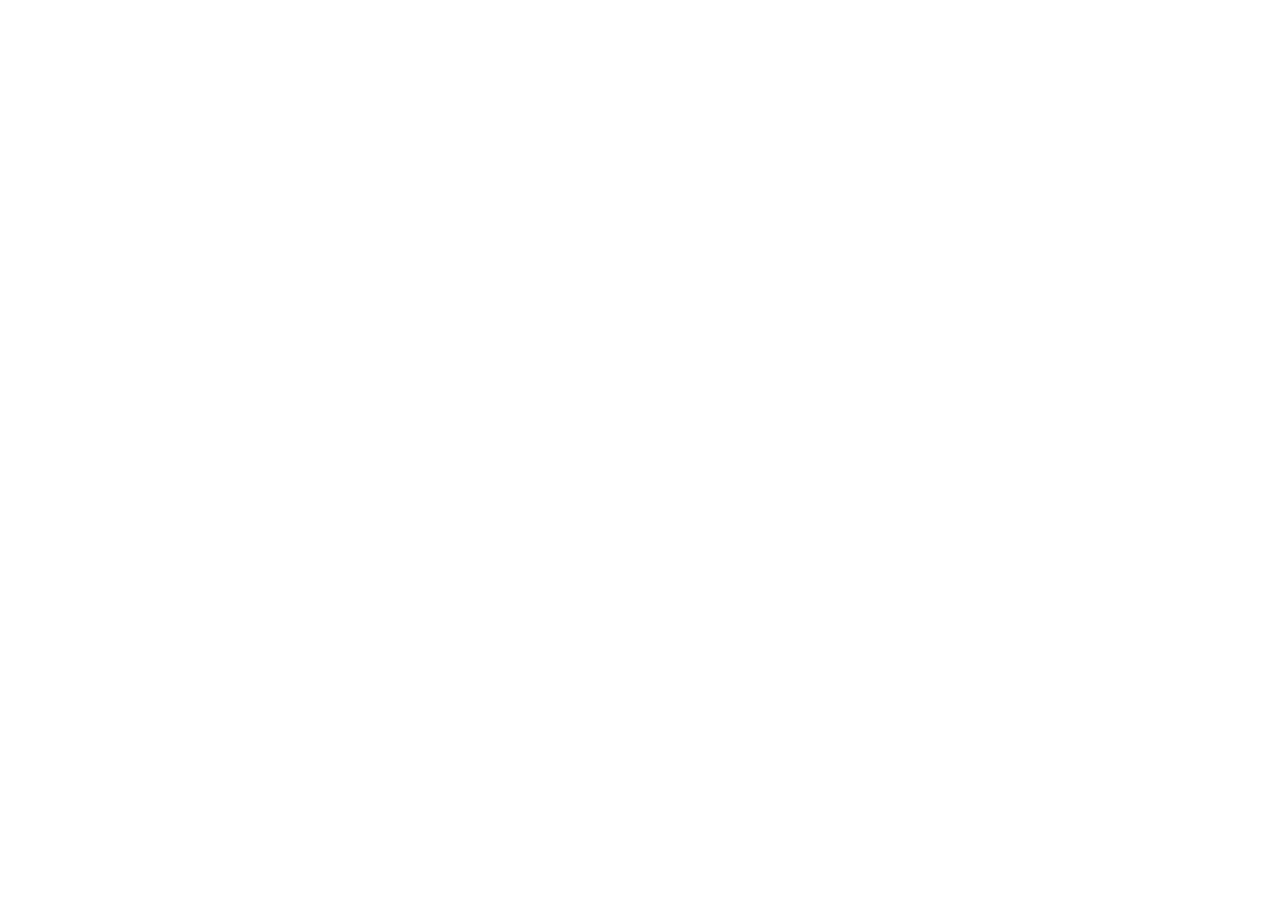
==== Avances.html @ d8b2cdc7 "feat: agregar páginas base del proyecto" ====
<!DOCTYPE html>
<html lang="es">
	<head>
		<meta charset="utf-8">
		<meta name="viewport" content="width=device-width, initial-scale=1.0">
		<title>Avances | ElPuntoTech</title>
		<link rel="icon" type="image/svg+xml" href="img/logo-elpuntotech.svg">
		<link rel="stylesheet" href="https://cdnjs.cloudflare.com/ajax/libs/materialize/1.0.0/css/materialize.min.css">
	</head>
	<body>
		<script src="https://cdnjs.cloudflare.com/ajax/libs/materialize/1.0.0/js/materialize.min.js"></script>
	</body>
</html>
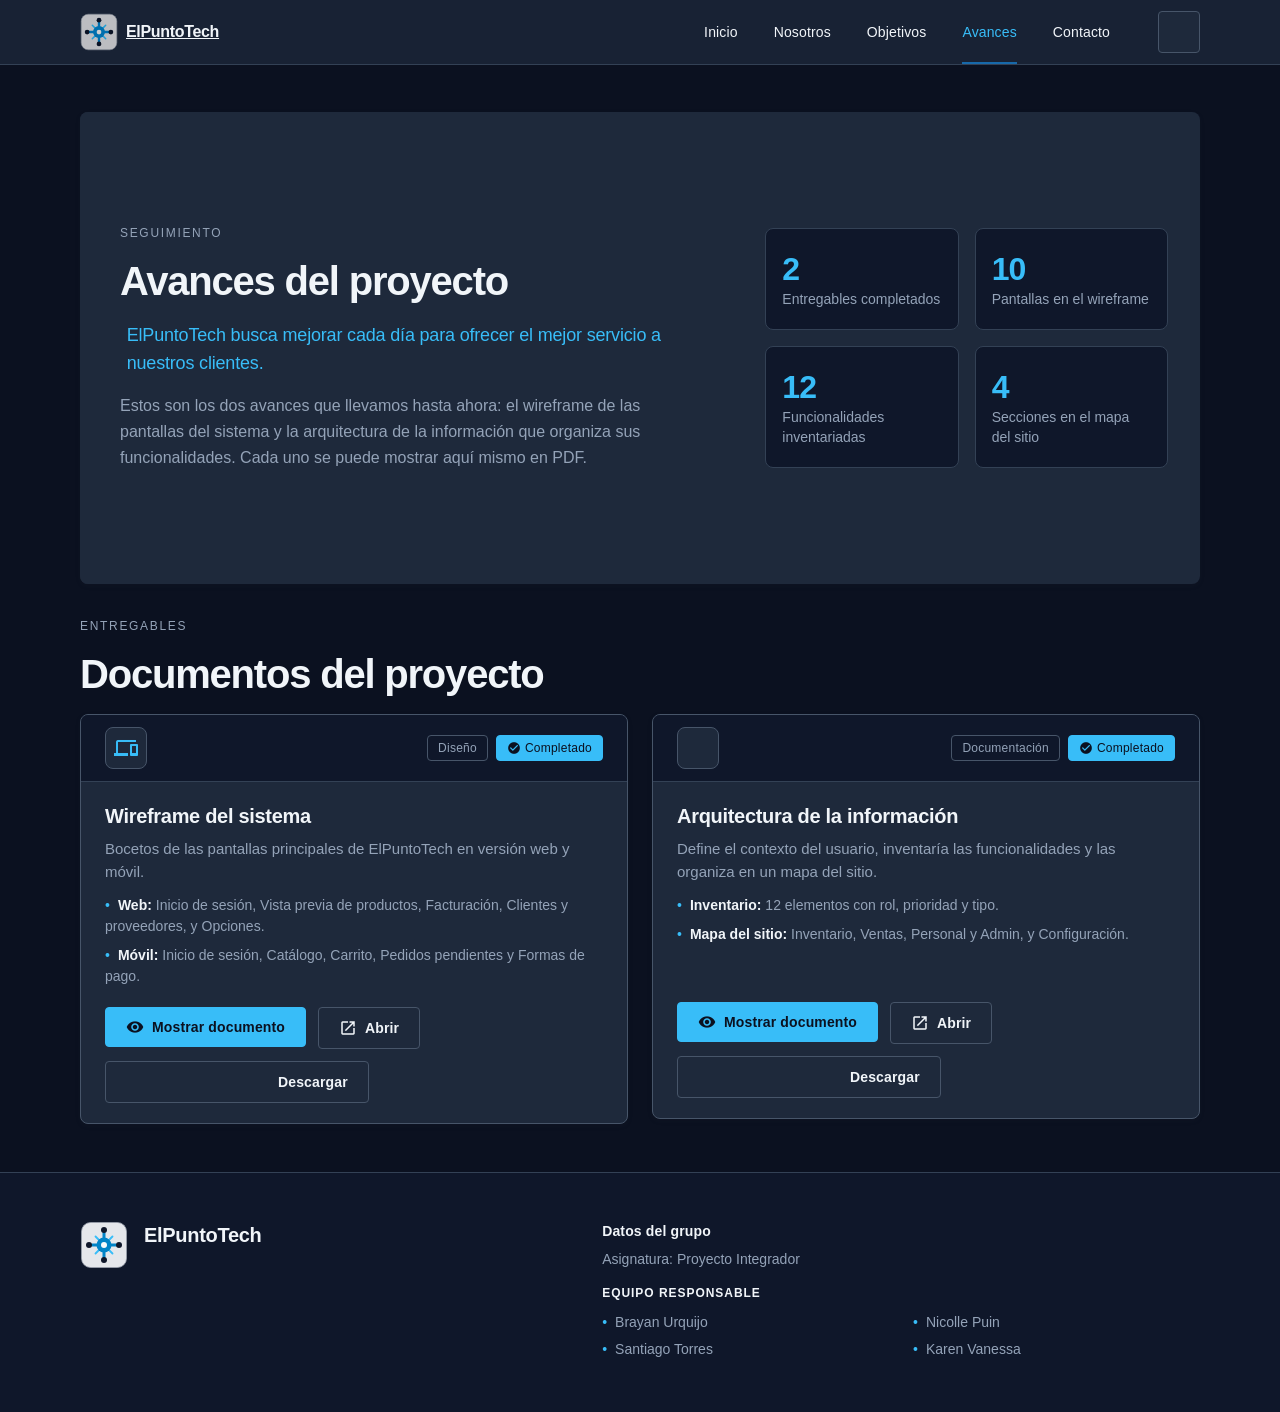
==== commit fb1c2038: "Se añadio el apartado de avances con su respectivo diseño en css y funcionalidad en Java. Se le perm" ====
--- a/Avances.html
+++ b/Avances.html
@@ -5,9 +5,195 @@
 		<meta name="viewport" content="width=device-width, initial-scale=1.0">
 		<title>Avances | ElPuntoTech</title>
 		<link rel="icon" type="image/svg+xml" href="img/logo-elpuntotech.svg">
-		<link rel="stylesheet" href="https://cdnjs.cloudflare.com/ajax/libs/materialize/1.0.0/css/materialize.min.css">
+		<link href="https://fonts.googleapis.com/icon?family=Material+Icons" rel="stylesheet">
+		<link href="css/styles.css" rel="stylesheet">
+		<script src="js/theme.js"></script>
 	</head>
-	<body>
+	<body class="cuerpo-aplicacion">
+		<header class="encabezado-principal">
+			<nav class="barra-navegacion">
+				<div class="contenedor-pagina contenedor-navegacion">
+					<a class="marca-navegacion" href="Index.html">
+						<img class="logo-marca" src="img/logo-elpuntotech.svg" alt="Isotipo de ElPuntoTech">
+						<span class="nombre-marca">ElPuntoTech</span>
+					</a>
+					<ul class="enlaces-navegacion">
+						<li>
+							<a href="Index.html">Inicio</a>
+						</li>
+						<li>
+							<a href="Nosotros.html">Nosotros</a>
+						</li>
+						<li>
+							<a href="Objetivos.html">Objetivos</a>
+						</li>
+						<li class="active">
+							<a aria-current="page" href="Avances.html">Avances</a>
+						</li>
+						<li>
+							<a href="Contacto.html">Contacto</a>
+						</li>
+					</ul>
+					<button aria-label="Cambiar tema" class="boton-tema" id="boton-tema" title="Cambiar tema" type="button">
+						<i class="material-icons" id="icono-tema">light_mode</i>
+					</button>
+				</div>
+			</nav>
+		</header>
+	<main class="contenido-principal">
+			<section class="seccion-avances">
+				<div class="contenedor-pagina">
+ 
+					<!-- Presentación y resumen -->
+					<div class="tarjeta-inicio">
+						<div class="contenido-tarjeta">
+							<div class="distribucion-inicio">
+								<div class="contenido-inicio">
+									<span class="etiqueta-inicio">SEGUIMIENTO</span>
+									<h1 class="titulo-inicio">Avances del proyecto</h1>
+									<p class="resumen-inicio">
+										ElPuntoTech busca mejorar cada día para ofrecer el mejor servicio a nuestros clientes.
+									</p>
+									<p class="descripcion-inicio">
+										Estos son los dos avances que llevamos hasta ahora: el wireframe de las pantallas del sistema y la arquitectura de la información que organiza sus funcionalidades. Cada uno se puede mostrar aquí mismo en PDF.
+									</p>
+								</div>
+								<div class="imagen-inicio resumen-avances">
+									<div class="cuadricula-resumen">
+										<div class="dato-resumen">
+											<span class="numero-resumen">2</span>
+											<span class="texto-resumen">Entregables completados</span>
+										</div>
+										<div class="dato-resumen">
+											<span class="numero-resumen">10</span>
+											<span class="texto-resumen">Pantallas en el wireframe</span>
+										</div>
+										<div class="dato-resumen">
+											<span class="numero-resumen">12</span>
+											<span class="texto-resumen">Funcionalidades inventariadas</span>
+										</div>
+										<div class="dato-resumen">
+											<span class="numero-resumen">4</span>
+											<span class="texto-resumen">Secciones en el mapa del sitio</span>
+										</div>
+									</div>
+								</div>
+							</div>
+						</div>
+					</div>
+ 
+					<div class="encabezado-bloque">
+						<span class="etiqueta-inicio">ENTREGABLES</span>
+						<h2 class="titulo-inicio titulo-objetivos">Documentos del proyecto</h2>
+					</div>
+ 
+					<!-- Dos contenedores con el Grid de Materialize -->
+					<div class="row fila-avances">
+ 
+						<div class="col s12 m6">
+							<article class="tarjeta-avance">
+								<div class="cabecera-avance">
+									<span class="icono-avance"><i class="material-icons">devices</i></span>
+									<div class="meta-avance">
+										<span class="etiqueta-avance">Diseño</span>
+										<span class="etiqueta-avance estado-completado"><i class="material-icons">check_circle</i>Completado</span>
+									</div>
+								</div>
+								<div class="cuerpo-avance">
+									<h3 class="titulo-avance">Wireframe del sistema</h3>
+									<p class="texto-avance">
+										Bocetos de las pantallas principales de ElPuntoTech en versión web y móvil.
+									</p>
+									<ul class="lista-detalle">
+										<li><strong>Web:</strong> Inicio de sesión, Vista previa de productos, Facturación, Clientes y proveedores, y Opciones.</li>
+										<li><strong>Móvil:</strong> Inicio de sesión, Catálogo, Carrito, Pedidos pendientes y Formas de pago.</li>
+									</ul>
+									<div class="acciones-avance">
+										<button class="btn boton-avance boton-visor" type="button" aria-expanded="false" aria-controls="visor-wireframe" data-documento="el wireframe">
+											<i class="material-icons">visibility</i><span class="texto-boton">Mostrar documento</span>
+										</button>
+										<a class="btn boton-avance boton-avance-secundario" href="docs/Wireframe.pdf" target="_blank" rel="noopener">
+											<i class="material-icons">open_in_new</i>Abrir
+										</a>
+										<a class="btn boton-avance boton-avance-secundario" href="docs/Wireframe.pdf" download>
+											<i class="material-icons">download</i>Descargar
+										</a>
+									</div>
+								</div>
+								<div class="visor-avance" id="visor-wireframe" hidden>
+									<iframe class="visor-documento" title="Wireframe del sistema en PDF" data-src="docs/Wireframe.pdf"></iframe>
+								</div>
+							</article>
+						</div>
+ 
+						<div class="col s12 m6">
+							<article class="tarjeta-avance">
+								<div class="cabecera-avance">
+									<span class="icono-avance"><i class="material-icons">account_tree</i></span>
+									<div class="meta-avance">
+										<span class="etiqueta-avance">Documentación</span>
+										<span class="etiqueta-avance estado-completado"><i class="material-icons">check_circle</i>Completado</span>
+									</div>
+								</div>
+								<div class="cuerpo-avance">
+									<h3 class="titulo-avance">Arquitectura de la información</h3>
+									<p class="texto-avance">
+										Define el contexto del usuario, inventaría las funcionalidades y las organiza en un mapa del sitio.
+									</p>
+									<ul class="lista-detalle">
+										<li><strong>Inventario:</strong> 12 elementos con rol, prioridad y tipo.</li>
+										<li><strong>Mapa del sitio:</strong> Inventario, Ventas, Personal y Admin, y Configuración.</li>
+									</ul>
+									<div class="acciones-avance">
+										<button class="btn boton-avance boton-visor" type="button" aria-expanded="false" aria-controls="visor-arquitectura" data-documento="la arquitectura de la información">
+											<i class="material-icons">visibility</i><span class="texto-boton">Mostrar documento</span>
+										</button>
+										<a class="btn boton-avance boton-avance-secundario" href="docs/Arquitectura-de-la-informacion.pdf" target="_blank" rel="noopener">
+											<i class="material-icons">open_in_new</i>Abrir
+										</a>
+										<a class="btn boton-avance boton-avance-secundario" href="docs/Arquitectura-de-la-informacion.pdf" download>
+											<i class="material-icons">download</i>Descargar
+										</a>
+									</div>
+								</div>
+								<div class="visor-avance" id="visor-arquitectura" hidden>
+									<iframe class="visor-documento" title="Arquitectura de la información en PDF" data-src="docs/Arquitectura-de-la-informacion.pdf"></iframe>
+								</div>
+							</article>
+						</div>
+ 
+					</div>
+				</div>
+			</section>
+		</main>
+ 
+		<footer class="pie-pagina">
+			<div class="contenedor-pagina">
+				<div class="distribucion-pie">
+					<div class="marca-pie">
+						<img class="logo-pie" src="img/logo-elpuntotech.svg" alt="Isotipo de ElPuntoTech">
+						<div>
+							<span class="titulo-pie">ElPuntoTech</span>
+						</div>
+					</div>
+					<div class="datos-grupo">
+						<span class="encabezado-pie">Datos del grupo</span>
+						<p class="texto-pie">
+							Asignatura: Proyecto Integrador
+						</p>
+						<span class="etiqueta-integrantes">Equipo responsable</span>
+						<ul class="lista-integrantes">
+							<li>Brayan Urquijo</li>
+							<li>Nicolle Puin</li>
+							<li>Santiago Torres</li>
+							<li>Karen Vanessa</li>
+						</ul>
+					</div>
+				</div>
+			</div>
+		</footer>
+ 
 		<script src="https://cdnjs.cloudflare.com/ajax/libs/materialize/1.0.0/js/materialize.min.js"></script>
+		<script src="js/app.js"></script>
 	</body>
 </html>
--- a/css/styles.css
+++ b/css/styles.css
@@ -0,0 +1,973 @@
+html,
+body {
+  margin: 0;
+  padding: 0;
+}
+
+body {
+  min-width: 320px;
+  overscroll-behavior: none;
+}
+
+main > :first-child {
+  margin-top: 0 !important;
+}
+
+main > :last-child {
+  margin-bottom: 0 !important;
+}
+
+::-webkit-scrollbar {
+  display: none;
+}
+
+.cuerpo-aplicacion {
+  background: #eef0f2;
+  color: #1f2933;
+  font-family: "Inter", sans-serif;
+}
+
+.contenido-principal {
+  min-height: calc(100vh - 14rem);
+  padding-top: 64px;
+  background: #eef0f2;
+}
+
+.encabezado-principal {
+  position: fixed;
+  top: 0;
+  right: 0;
+  left: 0;
+  z-index: 1000;
+}
+
+.barra-navegacion {
+  display: flex;
+  align-items: center;
+  height: 64px;
+  background: #f5f6f7;
+  border-bottom: 1px solid #aeb5bd;
+  box-shadow: none;
+}
+
+.contenedor-navegacion {
+  display: flex;
+  align-items: center;
+  gap: 1rem;
+  height: 100%;
+}
+
+.contenedor-pagina {
+  width: 90%;
+  max-width: 1120px;
+  margin: 0 auto;
+}
+
+.marca-navegacion {
+  position: static;
+  display: inline-flex;
+  align-items: center;
+  flex: 0 0 auto;
+  gap: 0.5rem;
+  color: #1f2933;
+  font-weight: 700;
+  letter-spacing: -0.02em;
+}
+
+.logo-marca {
+  display: block;
+  width: 38px;
+  height: 38px;
+  object-fit: contain;
+}
+
+.nombre-marca {
+  font-size: inherit;
+}
+
+.enlaces-navegacion {
+  display: flex;
+  align-items: center;
+  gap: 0.25rem;
+  margin: 0 0 0 auto;
+  padding: 0;
+  list-style: none;
+}
+
+.enlaces-navegacion li {
+  display: block;
+}
+
+.enlaces-navegacion a {
+  display: block;
+  padding: 0 16px;
+  line-height: 64px;
+  text-decoration: none;
+}
+
+.barra-navegacion .enlaces-navegacion a {
+  position: relative;
+  color: #59636e;
+  font-size: 0.875rem;
+  font-weight: 500;
+  letter-spacing: 0.01em;
+}
+
+.barra-navegacion .enlaces-navegacion a::after {
+  position: absolute;
+  right: 16px;
+  bottom: 0;
+  left: 16px;
+  height: 2px;
+  background: #1769aa;
+  content: "";
+  opacity: 0;
+  transition: opacity 0.2s ease;
+}
+
+.barra-navegacion .enlaces-navegacion li.active a,
+.barra-navegacion .enlaces-navegacion li:hover a {
+  color: #1769aa;
+}
+
+.barra-navegacion .enlaces-navegacion li.active a::after,
+.barra-navegacion .enlaces-navegacion li:hover a::after {
+  opacity: 1;
+}
+
+.boton-tema {
+  display: inline-flex;
+  align-items: center;
+  justify-content: center;
+  width: 42px;
+  height: 42px;
+  margin: 0 0 0 1rem;
+  padding: 0;
+  color: #4b5563;
+  background: #e4e7ea;
+  border: 1px solid #9da5ae;
+  border-radius: 4px;
+  cursor: pointer;
+  line-height: 1;
+}
+
+.boton-tema:hover,
+.boton-tema:focus {
+  color: #155e91;
+  background: #d7dce1;
+  border-color: #6b7280;
+}
+
+.seccion-inicio {
+  padding: 3rem 0;
+}
+
+.tarjeta-inicio {
+  overflow: hidden;
+  margin: 0;
+  background: #f8f9fa;
+  border-radius: 8px;
+  box-shadow: 0 2px 5px rgb(31 41 51 / 12%);
+}
+
+.seccion-objetivos {
+  padding: 3rem 0;
+}
+
+.tarjeta-objetivos {
+  margin-top: 2rem;
+}
+
+.titulo-objetivos {
+  margin-bottom: 1.5rem;
+  font-size: 1.8rem;
+  line-height: 2.25rem;
+}
+
+.lista-desplegable {
+  display: block;
+  margin: 0;
+  padding: 0;
+  border: 0;
+  box-shadow: none;
+  list-style: none;
+}
+
+.lista-desplegable li {
+  margin-bottom: 0.75rem;
+  border: 0;
+}
+
+.lista-desplegable .collapsible-header {
+  display: flex;
+  align-items: center;
+  cursor: pointer;
+  user-select: none;
+}
+
+.lista-desplegable .collapsible-body {
+  display: none;
+}
+
+.lista-desplegable li.active .collapsible-body {
+  display: block;
+}
+
+.lista-desplegable .collapsible-header {
+  min-height: 4rem;
+  padding: 1rem 1.25rem;
+  color: #1f2933;
+  background: #f1f5f9;
+  border: 1px solid #cbd5e1;
+  border-radius: 6px;
+  font-size: 1rem;
+  line-height: 1.5;
+  transition: background-color 0.2s ease, border-color 0.2s ease;
+}
+
+.lista-desplegable .collapsible-header:hover,
+.lista-desplegable .collapsible-header:focus {
+  background: #e2e8f0;
+  border-color: #1769aa;
+}
+
+.lista-desplegable .collapsible-header i.material-icons {
+  flex: 0 0 auto;
+  margin-right: 0.75rem;
+  color: #1769aa;
+}
+
+.lista-desplegable .collapsible-body {
+  padding: 1.25rem 1.5rem;
+  color: #59636e;
+  background: #fff;
+  border: 1px solid #cbd5e1;
+  border-top: 0;
+  border-radius: 0 0 6px 6px;
+  line-height: 1.625;
+}
+
+html.dark .lista-desplegable .collapsible-header {
+  color: #38bdf8;
+  background: #1e293b;
+  border-color: #475569;
+}
+
+html.dark .lista-desplegable .collapsible-header:hover,
+html.dark .lista-desplegable .collapsible-header:focus {
+  background: #334155;
+  border-color: #38bdf8;
+}
+
+html.dark .lista-desplegable .collapsible-body {
+  color: #94a3b8;
+  background: #0f172a;
+  border-color: #334155;
+}
+
+.contenido-tarjeta {
+  padding: 0;
+}
+
+.distribucion-inicio {
+  display: grid;
+  grid-template-columns: 7fr 5fr;
+}
+
+.contenido-inicio {
+  display: flex;
+  flex-direction: column;
+  align-items: center;
+  justify-content: center;
+  min-height: 360px;
+  padding: 3.5rem 2.5rem;
+  text-align: left;
+  background: #f8f9fa;
+}
+
+.etiqueta-inicio {
+  display: inline-block;
+  align-self: flex-start;
+  margin-bottom: 1rem;
+  color: #59636e;
+  font-size: 0.75rem;
+  font-weight: 500;
+  letter-spacing: 0.14em;
+  line-height: 1rem;
+  text-transform: uppercase;
+}
+
+.titulo-inicio {
+  width: 100%;
+  max-width: 620px;
+  margin: 0 0 1rem;
+  color: #1f2933;
+  font-size: 2.5rem;
+  font-weight: 700;
+  letter-spacing: -0.03em;
+  line-height: 3rem;
+}
+
+.resumen-inicio {
+  width: 100%;
+  max-width: 560px;
+  margin: 0 0 1rem;
+  color: #1769aa;
+  font-size: 1.125rem;
+  letter-spacing: -0.01em;
+  line-height: 1.75rem;
+}
+
+.descripcion-inicio {
+  width: 100%;
+  max-width: 600px;
+  margin: 0;
+  color: #59636e;
+  font-size: 1rem;
+  line-height: 1.625;
+}
+
+.imagen-inicio {
+  display: flex;
+  align-items: center;
+  justify-content: center;
+  min-height: 360px;
+  padding: 2rem;
+  border-radius: 0 8px 8px 0;
+}
+
+.marco-logo {
+  width: 85%;
+  overflow: hidden;
+  background: #f8f9fa;
+  border: 1px solid #cbd5e1;
+  border-radius: 50px;
+  box-shadow: 0 2px 5px rgb(31 41 51 / 12%);
+}
+
+.logo-principal {
+  display: block;
+  width: 78%;
+  max-width: 280px;
+  margin: 2rem auto;
+  aspect-ratio: 1;
+  object-fit: contain;
+}
+
+.pie-pagina {
+  padding: 3rem 0 1.25rem;
+  background: #f5f6f7;
+  border-top: 1px solid #aeb5bd;
+}
+
+.distribucion-pie {
+  display: grid;
+  grid-template-columns: 5fr 6fr;
+  gap: 1.5rem;
+  align-items: flex-start;
+  margin-bottom: 2rem;
+}
+
+.marca-pie {
+  display: flex;
+  align-items: flex-start;
+  gap: 1rem;
+}
+
+.logo-pie {
+  width: 48px;
+  height: 48px;
+  flex: 0 0 auto;
+  object-fit: contain;
+}
+
+.titulo-pie {
+  display: block;
+  margin-bottom: 0.5rem;
+  color: #1f2933;
+  font-size: 1.25rem;
+  font-weight: 600;
+  letter-spacing: -0.015em;
+  line-height: 1.75rem;
+}
+
+.encabezado-pie {
+  display: block;
+  margin-bottom: 0.5rem;
+  color: #1f2933;
+  font-size: 0.875rem;
+  font-weight: 600;
+  letter-spacing: 0.01em;
+  line-height: 1.25rem;
+}
+
+.texto-pie {
+  margin: 0 0 0.75rem;
+  color: #59636e;
+  font-size: 0.875rem;
+  line-height: 1.5;
+}
+
+.etiqueta-integrantes {
+  display: block;
+  margin-top: 1rem;
+  color: #1f2933;
+  font-size: 0.75rem;
+  font-weight: 600;
+  letter-spacing: 0.08em;
+  text-transform: uppercase;
+}
+
+.lista-integrantes {
+  display: grid;
+  grid-template-columns: repeat(2, minmax(0, 1fr));
+  gap: 0.35rem 1.5rem;
+  margin: 0.75rem 0 0;
+  padding: 0;
+  color: #59636e;
+  font-size: 0.875rem;
+  line-height: 1.5;
+  list-style: none;
+}
+
+.lista-integrantes li::before {
+  margin-right: 0.5rem;
+  color: #1769aa;
+  content: "•";
+}
+
+html.dark,
+html.dark body {
+  background: #0b1120 !important;
+  color: #f1f5f9 !important;
+  color-scheme: dark;
+}
+
+html.dark .contenido-principal {
+  background: #0b1120 !important;
+}
+
+html:not(.dark) .contenido-principal {
+  border: 1px solid #cbd5e1;
+}
+
+html.dark .barra-navegacion {
+  background: #182234 !important;
+  border-color: #334155 !important;
+}
+
+html.dark .marca-navegacion,
+html.dark .barra-navegacion .enlaces-navegacion a {
+  color: #f1f5f9;
+}
+
+html.dark .barra-navegacion .enlaces-navegacion li.active a,
+html.dark .barra-navegacion .enlaces-navegacion li:hover a {
+  color: #38bdf8;
+}
+
+html.dark .logo-marca {
+  filter: brightness(0.82) saturate(1.15);
+}
+
+html.dark .boton-tema {
+  color: #f1f5f9;
+  background: #1e293b;
+  border-color: #475569;
+}
+
+html.dark .boton-tema:hover,
+html.dark .boton-tema:focus {
+  color: #38bdf8;
+  background: #334155;
+  border-color: #475569;
+}
+
+html.dark .tarjeta-inicio,
+html.dark .contenido-inicio,
+html.dark .marco-logo {
+  background: #1e293b;
+  border-color: #475569;
+}
+
+html.dark .titulo-inicio,
+html.dark .titulo-pie,
+html.dark .encabezado-pie,
+html.dark .etiqueta-integrantes {
+  color: #f1f5f9;
+}
+
+html.dark .etiqueta-inicio,
+html.dark .descripcion-inicio,
+html.dark .texto-pie,
+html.dark .lista-integrantes {
+  color: #94a3b8;
+}
+
+html.dark .resumen-inicio {
+  color: #38bdf8;
+}
+
+html.dark .logo-principal {
+  filter: brightness(0.82) saturate(1.15);
+}
+
+html.dark .pie-pagina {
+  background: #0f172a;
+  border-color: #334155;
+}
+
+html.dark .lista-integrantes li::before {
+  color: #38bdf8;
+}
+
+@media only screen and (max-width: 992px) {
+  .distribucion-inicio {
+    grid-template-columns: 1fr;
+  }
+
+  .contenido-inicio {
+    padding: 2.5rem;
+  }
+}
+
+@media only screen and (max-width: 600px) {
+  .seccion-inicio {
+    padding-top: 1.5rem;
+    padding-bottom: 1.5rem;
+  }
+
+  .distribucion-inicio,
+  .distribucion-pie {
+    display: block;
+  }
+
+  .contenido-inicio,
+  .imagen-inicio {
+    padding: 1.5rem;
+  }
+
+  .titulo-inicio {
+    font-size: 1.875rem;
+    line-height: 2.25rem;
+  }
+
+  .resumen-inicio {
+    font-size: 1rem;
+    line-height: 1.5rem;
+  }
+
+  .datos-grupo {
+    margin-top: 2rem;
+  }
+
+  .lista-integrantes {
+    grid-template-columns: 1fr;
+  }
+
+  .nombre-marca {
+    font-size: 1rem;
+  }
+
+  .boton-tema {
+    margin-left: 4px;
+  }
+
+  .contenedor-pagina {
+    width: calc(100% - 2rem);
+  }
+}
+
+/* DISEÑO DE AVANCES.HTML */
+
+.seccion-avances {
+  padding: 3rem 0;
+}
+
+.resumen-avances {
+  min-height: 0;
+}
+
+.cuadricula-resumen {
+  display: grid;
+  grid-template-columns: repeat(2, minmax(0, 1fr));
+  gap: 1rem;
+  width: 100%;
+}
+
+.dato-resumen {
+  padding: 1.25rem 1rem;
+  background: #eef0f2;
+  border: 1px solid #cbd5e1;
+  border-radius: 8px;
+}
+
+.numero-resumen {
+  display: block;
+  color: #1769aa;
+  font-size: 2rem;
+  font-weight: 700;
+  letter-spacing: -0.03em;
+  line-height: 2.5rem;
+}
+
+.texto-resumen {
+  display: block;
+  color: #59636e;
+  font-size: 0.875rem;
+  line-height: 1.25rem;
+}
+
+.encabezado-bloque {
+  margin: 2rem 0 1rem;
+}
+
+/* Etiquetas y estados */
+
+.etiqueta-avance {
+  display: inline-flex;
+  align-items: center;
+  gap: 0.25rem;
+  padding: 0.125rem 0.625rem;
+  color: #59636e;
+  background: #eef0f2;
+  border: 1px solid #cbd5e1;
+  border-radius: 4px;
+  font-size: 0.75rem;
+  font-weight: 500;
+  letter-spacing: 0.02em;
+  line-height: 1.25rem;
+  white-space: nowrap;
+}
+
+.etiqueta-avance i.material-icons {
+  font-size: 0.875rem;
+  line-height: 1;
+}
+
+.etiqueta-avance.estado-completado {
+  color: #ffffff;
+  background: #1769aa;
+  border-color: #1769aa;
+}
+
+/* Botones */
+
+.boton-avance {
+  display: inline-flex;
+  align-items: center;
+  gap: 0.5rem;
+  height: 40px;
+  padding: 0 1.25rem;
+  color: #ffffff;
+  background: #1769aa;
+  border: 1px solid #1769aa;
+  border-radius: 4px;
+  box-shadow: none;
+  font-size: 0.875rem;
+  font-weight: 600;
+  letter-spacing: 0.01em;
+  line-height: 1;
+  text-decoration: none;
+  text-transform: none;
+  cursor: pointer;
+}
+
+.boton-avance:hover,
+.boton-avance:focus {
+  color: #ffffff;
+  background: #155e91;
+  border-color: #155e91;
+  box-shadow: none;
+}
+
+.boton-avance i.material-icons {
+  height: auto;
+  margin: 0;
+  font-size: 1.125rem;
+  line-height: 1;
+}
+
+.boton-avance-secundario {
+  color: #1f2933;
+  background: transparent;
+  border-color: #9da5ae;
+}
+
+.boton-avance-secundario:hover,
+.boton-avance-secundario:focus {
+  color: #1769aa;
+  background: #e4e7ea;
+  border-color: #1769aa;
+}
+
+/* Contenedores de avances (Grid de Materialize) */
+
+.row.fila-avances {
+  display: grid;
+  grid-template-columns: repeat(2, minmax(0, 1fr));
+  gap: 1.5rem;
+  align-items: start;
+  margin: 0;
+}
+
+.row.fila-avances > .col {
+  display: flex;
+  float: none;
+  width: auto;
+  margin: 0;
+  padding: 0;
+}
+
+.tarjeta-avance {
+  display: flex;
+  flex-direction: column;
+  width: 100%;
+  overflow: hidden;
+  background: #f8f9fa;
+  border: 1px solid #cbd5e1;
+  border-radius: 8px;
+  box-shadow: 0 2px 5px rgb(31 41 51 / 12%);
+  transition: border-color 0.2s ease;
+}
+
+.tarjeta-avance:hover {
+  border-color: #1769aa;
+}
+
+.cabecera-avance {
+  display: flex;
+  align-items: center;
+  justify-content: space-between;
+  gap: 1rem;
+  padding: 0.75rem 1.5rem;
+  background: #eef0f2;
+  border-bottom: 1px solid #cbd5e1;
+}
+
+.icono-avance {
+  display: flex;
+  flex: 0 0 auto;
+  align-items: center;
+  justify-content: center;
+  width: 40px;
+  height: 40px;
+  color: #1769aa;
+  background: #f8f9fa;
+  border: 1px solid #cbd5e1;
+  border-radius: 8px;
+}
+
+.meta-avance {
+  display: flex;
+  flex-wrap: wrap;
+  justify-content: flex-end;
+  gap: 0.5rem;
+}
+
+.cuerpo-avance {
+  display: flex;
+  flex: 1 1 auto;
+  flex-direction: column;
+  min-height: 18.5rem;
+  padding: 1.25rem 1.5rem;
+}
+
+.titulo-avance {
+  margin: 0 0 0.5rem;
+  color: #1f2933;
+  font-size: 1.25rem;
+  font-weight: 600;
+  letter-spacing: -0.015em;
+  line-height: 1.75rem;
+}
+
+.texto-avance {
+  margin: 0 0 0.75rem;
+  color: #59636e;
+  font-size: 0.9375rem;
+  line-height: 1.5;
+}
+
+.lista-detalle {
+  margin: 0 0 1.25rem;
+  padding: 0;
+  color: #59636e;
+  font-size: 0.875rem;
+  line-height: 1.5;
+  list-style: none;
+}
+
+.lista-detalle li {
+  margin-bottom: 0.5rem;
+}
+
+.lista-detalle li:last-child {
+  margin-bottom: 0;
+}
+
+.lista-detalle li::before {
+  margin-right: 0.5rem;
+  color: #1769aa;
+  content: "•";
+}
+
+.lista-detalle strong {
+  color: #1f2933;
+  font-weight: 600;
+}
+
+.acciones-avance {
+  display: flex;
+  margin-top: auto;
+  flex-wrap: wrap;
+  gap: 0.75rem;
+}
+
+/* Visor de PDF */
+
+.visor-avance {
+  border-top: 1px solid #cbd5e1;
+}
+
+.visor-documento {
+  display: block;
+  width: 100%;
+  height: 520px;
+  background: #ffffff;
+  border: 0;
+}
+
+.toast {
+  color: #f8fafc;
+  background: #0f172a;
+  border: 1px solid #334155;
+  border-radius: 4px;
+  font-size: 0.875rem;
+}
+
+/* Modo oscuro */
+
+html.dark .dato-resumen {
+  background: #0f172a;
+  border-color: #334155;
+}
+
+html.dark .numero-resumen {
+  color: #38bdf8;
+}
+
+html.dark .texto-resumen,
+html.dark .texto-avance,
+html.dark .lista-detalle {
+  color: #94a3b8;
+}
+
+html.dark .titulo-avance,
+html.dark .lista-detalle strong {
+  color: #f1f5f9;
+}
+
+html.dark .etiqueta-avance {
+  color: #94a3b8;
+  background: #0f172a;
+  border-color: #475569;
+}
+
+html.dark .etiqueta-avance.estado-completado {
+  color: #0b1120;
+  background: #38bdf8;
+  border-color: #38bdf8;
+}
+
+html.dark .boton-avance {
+  color: #0b1120;
+  background: #38bdf8;
+  border-color: #38bdf8;
+}
+
+html.dark .boton-avance:hover,
+html.dark .boton-avance:focus {
+  color: #0b1120;
+  background: #38bdf8;
+  border-color: #38bdf8;
+  filter: brightness(1.12);
+}
+
+html.dark .boton-avance-secundario {
+  color: #f1f5f9;
+  background: transparent;
+  border-color: #475569;
+}
+
+html.dark .boton-avance-secundario:hover,
+html.dark .boton-avance-secundario:focus {
+  color: #38bdf8;
+  background: #334155;
+  border-color: #38bdf8;
+  filter: none;
+}
+
+html.dark .tarjeta-avance {
+  background: #1e293b;
+  border-color: #475569;
+}
+
+html.dark .tarjeta-avance:hover {
+  border-color: #38bdf8;
+}
+
+html.dark .cabecera-avance {
+  background: #0f172a;
+  border-color: #334155;
+}
+
+html.dark .icono-avance {
+  color: #38bdf8;
+  background: #1e293b;
+  border-color: #475569;
+}
+
+html.dark .lista-detalle li::before {
+  color: #38bdf8;
+}
+
+html.dark .visor-avance {
+  border-color: #334155;
+}
+
+/* Responsive */
+
+@media only screen and (max-width: 992px) {
+  .cuerpo-avance {
+    min-height: 21rem;
+  }
+}
+
+@media only screen and (max-width: 600px) {
+  .row.fila-avances {
+    grid-template-columns: 1fr;
+  }
+
+  .seccion-avances {
+    padding-top: 1.5rem;
+    padding-bottom: 1.5rem;
+  }
+
+  .encabezado-bloque {
+    margin-top: 2rem;
+  }
+
+  .cabecera-avance {
+    padding: 1rem;
+  }
+
+  .cuerpo-avance {
+    min-height: 0;
+    padding: 1.25rem;
+  }
+
+  .visor-documento {
+    height: 420px;
+  }
+}
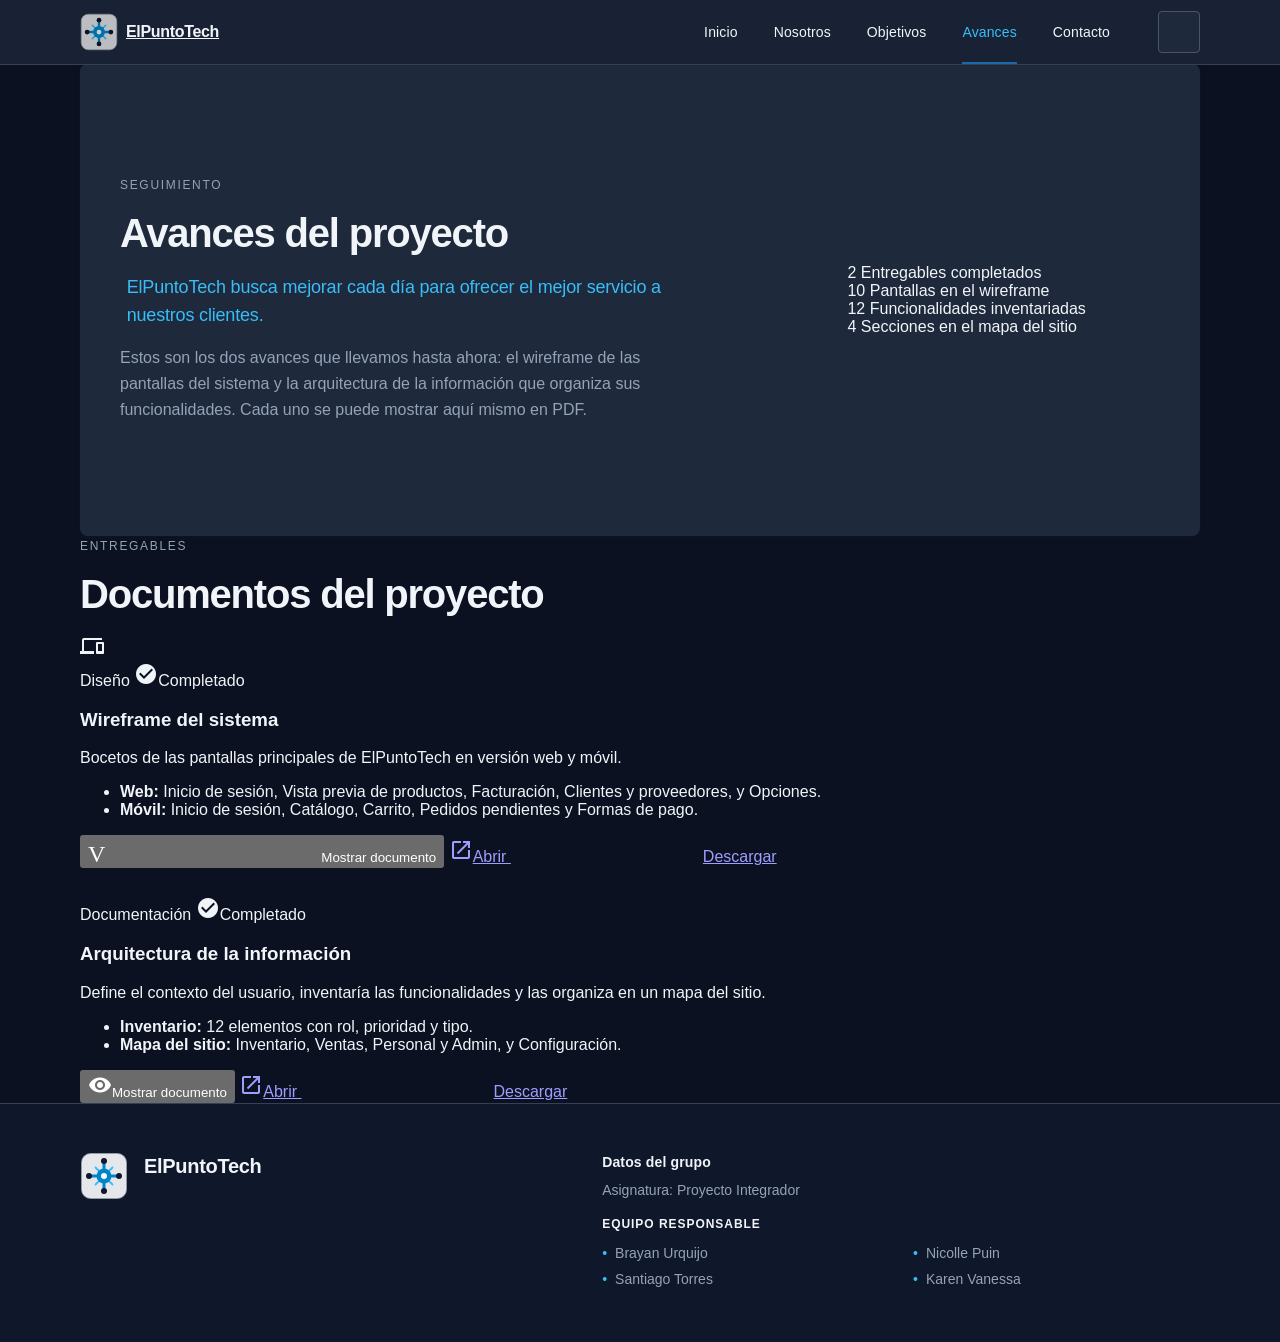
==== commit 9482fc34: "Se acaba avances y se manda a avances" ====
--- a/Avances.html
+++ b/Avances.html
@@ -110,7 +110,7 @@
 									</ul>
 									<div class="acciones-avance">
 										<button class="btn boton-avance boton-visor" type="button" aria-expanded="false" aria-controls="visor-wireframe" data-documento="el wireframe">
-											<i class="material-icons">visibility</i><span class="texto-boton">Mostrar documento</span>
+											<i class="material-icons">Visibility</i><span class="texto-boton">Mostrar documento</span>
 										</button>
 										<a class="btn boton-avance boton-avance-secundario" href="docs/Wireframe.pdf" target="_blank" rel="noopener">
 											<i class="material-icons">open_in_new</i>Abrir
--- a/css/styles.css
+++ b/css/styles.css
@@ -174,6 +174,53 @@
   padding: 3rem 0;
 }
 
+.seccion-nosotros {
+  padding: 3rem 0;
+}
+
+.tarjeta-presentacion {
+  margin-bottom: 2rem;
+}
+
+.tarjetas-identidad {
+  display: grid;
+  grid-template-columns: repeat(2, minmax(0, 1fr));
+  gap: 2rem;
+}
+
+.tarjeta-identidad {
+  min-height: 100%;
+}
+
+.contenido-identidad {
+  display: flex;
+  flex-direction: column;
+  align-items: flex-start;
+  min-height: 280px;
+  padding: 2.5rem;
+}
+
+.icono-identidad {
+  display: inline-flex;
+  align-items: center;
+  justify-content: center;
+  width: 3rem;
+  height: 3rem;
+  margin-bottom: 1.5rem;
+  color: #1769aa;
+  background: #e2e8f0;
+  border-radius: 50%;
+  font-size: 1.5rem;
+}
+
+.titulo-identidad {
+  margin: 0 0 1rem;
+  color: #1f2933;
+  font-size: 1.8rem;
+  font-weight: 700;
+  line-height: 2.25rem;
+}
+
 .tarjeta-objetivos {
   margin-top: 2rem;
 }
@@ -263,6 +310,15 @@
   color: #94a3b8;
   background: #0f172a;
   border-color: #334155;
+}
+
+html.dark .icono-identidad {
+  color: #38bdf8;
+  background: #334155;
+}
+
+html.dark .titulo-identidad {
+  color: #f1f5f9;
 }
 
 .contenido-tarjeta {
@@ -577,397 +633,3 @@
     width: calc(100% - 2rem);
   }
 }
-
-/* DISEÑO DE AVANCES.HTML */
-
-.seccion-avances {
-  padding: 3rem 0;
-}
-
-.resumen-avances {
-  min-height: 0;
-}
-
-.cuadricula-resumen {
-  display: grid;
-  grid-template-columns: repeat(2, minmax(0, 1fr));
-  gap: 1rem;
-  width: 100%;
-}
-
-.dato-resumen {
-  padding: 1.25rem 1rem;
-  background: #eef0f2;
-  border: 1px solid #cbd5e1;
-  border-radius: 8px;
-}
-
-.numero-resumen {
-  display: block;
-  color: #1769aa;
-  font-size: 2rem;
-  font-weight: 700;
-  letter-spacing: -0.03em;
-  line-height: 2.5rem;
-}
-
-.texto-resumen {
-  display: block;
-  color: #59636e;
-  font-size: 0.875rem;
-  line-height: 1.25rem;
-}
-
-.encabezado-bloque {
-  margin: 2rem 0 1rem;
-}
-
-/* Etiquetas y estados */
-
-.etiqueta-avance {
-  display: inline-flex;
-  align-items: center;
-  gap: 0.25rem;
-  padding: 0.125rem 0.625rem;
-  color: #59636e;
-  background: #eef0f2;
-  border: 1px solid #cbd5e1;
-  border-radius: 4px;
-  font-size: 0.75rem;
-  font-weight: 500;
-  letter-spacing: 0.02em;
-  line-height: 1.25rem;
-  white-space: nowrap;
-}
-
-.etiqueta-avance i.material-icons {
-  font-size: 0.875rem;
-  line-height: 1;
-}
-
-.etiqueta-avance.estado-completado {
-  color: #ffffff;
-  background: #1769aa;
-  border-color: #1769aa;
-}
-
-/* Botones */
-
-.boton-avance {
-  display: inline-flex;
-  align-items: center;
-  gap: 0.5rem;
-  height: 40px;
-  padding: 0 1.25rem;
-  color: #ffffff;
-  background: #1769aa;
-  border: 1px solid #1769aa;
-  border-radius: 4px;
-  box-shadow: none;
-  font-size: 0.875rem;
-  font-weight: 600;
-  letter-spacing: 0.01em;
-  line-height: 1;
-  text-decoration: none;
-  text-transform: none;
-  cursor: pointer;
-}
-
-.boton-avance:hover,
-.boton-avance:focus {
-  color: #ffffff;
-  background: #155e91;
-  border-color: #155e91;
-  box-shadow: none;
-}
-
-.boton-avance i.material-icons {
-  height: auto;
-  margin: 0;
-  font-size: 1.125rem;
-  line-height: 1;
-}
-
-.boton-avance-secundario {
-  color: #1f2933;
-  background: transparent;
-  border-color: #9da5ae;
-}
-
-.boton-avance-secundario:hover,
-.boton-avance-secundario:focus {
-  color: #1769aa;
-  background: #e4e7ea;
-  border-color: #1769aa;
-}
-
-/* Contenedores de avances (Grid de Materialize) */
-
-.row.fila-avances {
-  display: grid;
-  grid-template-columns: repeat(2, minmax(0, 1fr));
-  gap: 1.5rem;
-  align-items: start;
-  margin: 0;
-}
-
-.row.fila-avances > .col {
-  display: flex;
-  float: none;
-  width: auto;
-  margin: 0;
-  padding: 0;
-}
-
-.tarjeta-avance {
-  display: flex;
-  flex-direction: column;
-  width: 100%;
-  overflow: hidden;
-  background: #f8f9fa;
-  border: 1px solid #cbd5e1;
-  border-radius: 8px;
-  box-shadow: 0 2px 5px rgb(31 41 51 / 12%);
-  transition: border-color 0.2s ease;
-}
-
-.tarjeta-avance:hover {
-  border-color: #1769aa;
-}
-
-.cabecera-avance {
-  display: flex;
-  align-items: center;
-  justify-content: space-between;
-  gap: 1rem;
-  padding: 0.75rem 1.5rem;
-  background: #eef0f2;
-  border-bottom: 1px solid #cbd5e1;
-}
-
-.icono-avance {
-  display: flex;
-  flex: 0 0 auto;
-  align-items: center;
-  justify-content: center;
-  width: 40px;
-  height: 40px;
-  color: #1769aa;
-  background: #f8f9fa;
-  border: 1px solid #cbd5e1;
-  border-radius: 8px;
-}
-
-.meta-avance {
-  display: flex;
-  flex-wrap: wrap;
-  justify-content: flex-end;
-  gap: 0.5rem;
-}
-
-.cuerpo-avance {
-  display: flex;
-  flex: 1 1 auto;
-  flex-direction: column;
-  min-height: 18.5rem;
-  padding: 1.25rem 1.5rem;
-}
-
-.titulo-avance {
-  margin: 0 0 0.5rem;
-  color: #1f2933;
-  font-size: 1.25rem;
-  font-weight: 600;
-  letter-spacing: -0.015em;
-  line-height: 1.75rem;
-}
-
-.texto-avance {
-  margin: 0 0 0.75rem;
-  color: #59636e;
-  font-size: 0.9375rem;
-  line-height: 1.5;
-}
-
-.lista-detalle {
-  margin: 0 0 1.25rem;
-  padding: 0;
-  color: #59636e;
-  font-size: 0.875rem;
-  line-height: 1.5;
-  list-style: none;
-}
-
-.lista-detalle li {
-  margin-bottom: 0.5rem;
-}
-
-.lista-detalle li:last-child {
-  margin-bottom: 0;
-}
-
-.lista-detalle li::before {
-  margin-right: 0.5rem;
-  color: #1769aa;
-  content: "•";
-}
-
-.lista-detalle strong {
-  color: #1f2933;
-  font-weight: 600;
-}
-
-.acciones-avance {
-  display: flex;
-  margin-top: auto;
-  flex-wrap: wrap;
-  gap: 0.75rem;
-}
-
-/* Visor de PDF */
-
-.visor-avance {
-  border-top: 1px solid #cbd5e1;
-}
-
-.visor-documento {
-  display: block;
-  width: 100%;
-  height: 520px;
-  background: #ffffff;
-  border: 0;
-}
-
-.toast {
-  color: #f8fafc;
-  background: #0f172a;
-  border: 1px solid #334155;
-  border-radius: 4px;
-  font-size: 0.875rem;
-}
-
-/* Modo oscuro */
-
-html.dark .dato-resumen {
-  background: #0f172a;
-  border-color: #334155;
-}
-
-html.dark .numero-resumen {
-  color: #38bdf8;
-}
-
-html.dark .texto-resumen,
-html.dark .texto-avance,
-html.dark .lista-detalle {
-  color: #94a3b8;
-}
-
-html.dark .titulo-avance,
-html.dark .lista-detalle strong {
-  color: #f1f5f9;
-}
-
-html.dark .etiqueta-avance {
-  color: #94a3b8;
-  background: #0f172a;
-  border-color: #475569;
-}
-
-html.dark .etiqueta-avance.estado-completado {
-  color: #0b1120;
-  background: #38bdf8;
-  border-color: #38bdf8;
-}
-
-html.dark .boton-avance {
-  color: #0b1120;
-  background: #38bdf8;
-  border-color: #38bdf8;
-}
-
-html.dark .boton-avance:hover,
-html.dark .boton-avance:focus {
-  color: #0b1120;
-  background: #38bdf8;
-  border-color: #38bdf8;
-  filter: brightness(1.12);
-}
-
-html.dark .boton-avance-secundario {
-  color: #f1f5f9;
-  background: transparent;
-  border-color: #475569;
-}
-
-html.dark .boton-avance-secundario:hover,
-html.dark .boton-avance-secundario:focus {
-  color: #38bdf8;
-  background: #334155;
-  border-color: #38bdf8;
-  filter: none;
-}
-
-html.dark .tarjeta-avance {
-  background: #1e293b;
-  border-color: #475569;
-}
-
-html.dark .tarjeta-avance:hover {
-  border-color: #38bdf8;
-}
-
-html.dark .cabecera-avance {
-  background: #0f172a;
-  border-color: #334155;
-}
-
-html.dark .icono-avance {
-  color: #38bdf8;
-  background: #1e293b;
-  border-color: #475569;
-}
-
-html.dark .lista-detalle li::before {
-  color: #38bdf8;
-}
-
-html.dark .visor-avance {
-  border-color: #334155;
-}
-
-/* Responsive */
-
-@media only screen and (max-width: 992px) {
-  .cuerpo-avance {
-    min-height: 21rem;
-  }
-}
-
-@media only screen and (max-width: 600px) {
-  .row.fila-avances {
-    grid-template-columns: 1fr;
-  }
-
-  .seccion-avances {
-    padding-top: 1.5rem;
-    padding-bottom: 1.5rem;
-  }
-
-  .encabezado-bloque {
-    margin-top: 2rem;
-  }
-
-  .cabecera-avance {
-    padding: 1rem;
-  }
-
-  .cuerpo-avance {
-    min-height: 0;
-    padding: 1.25rem;
-  }
-
-  .visor-documento {
-    height: 420px;
-  }
-}
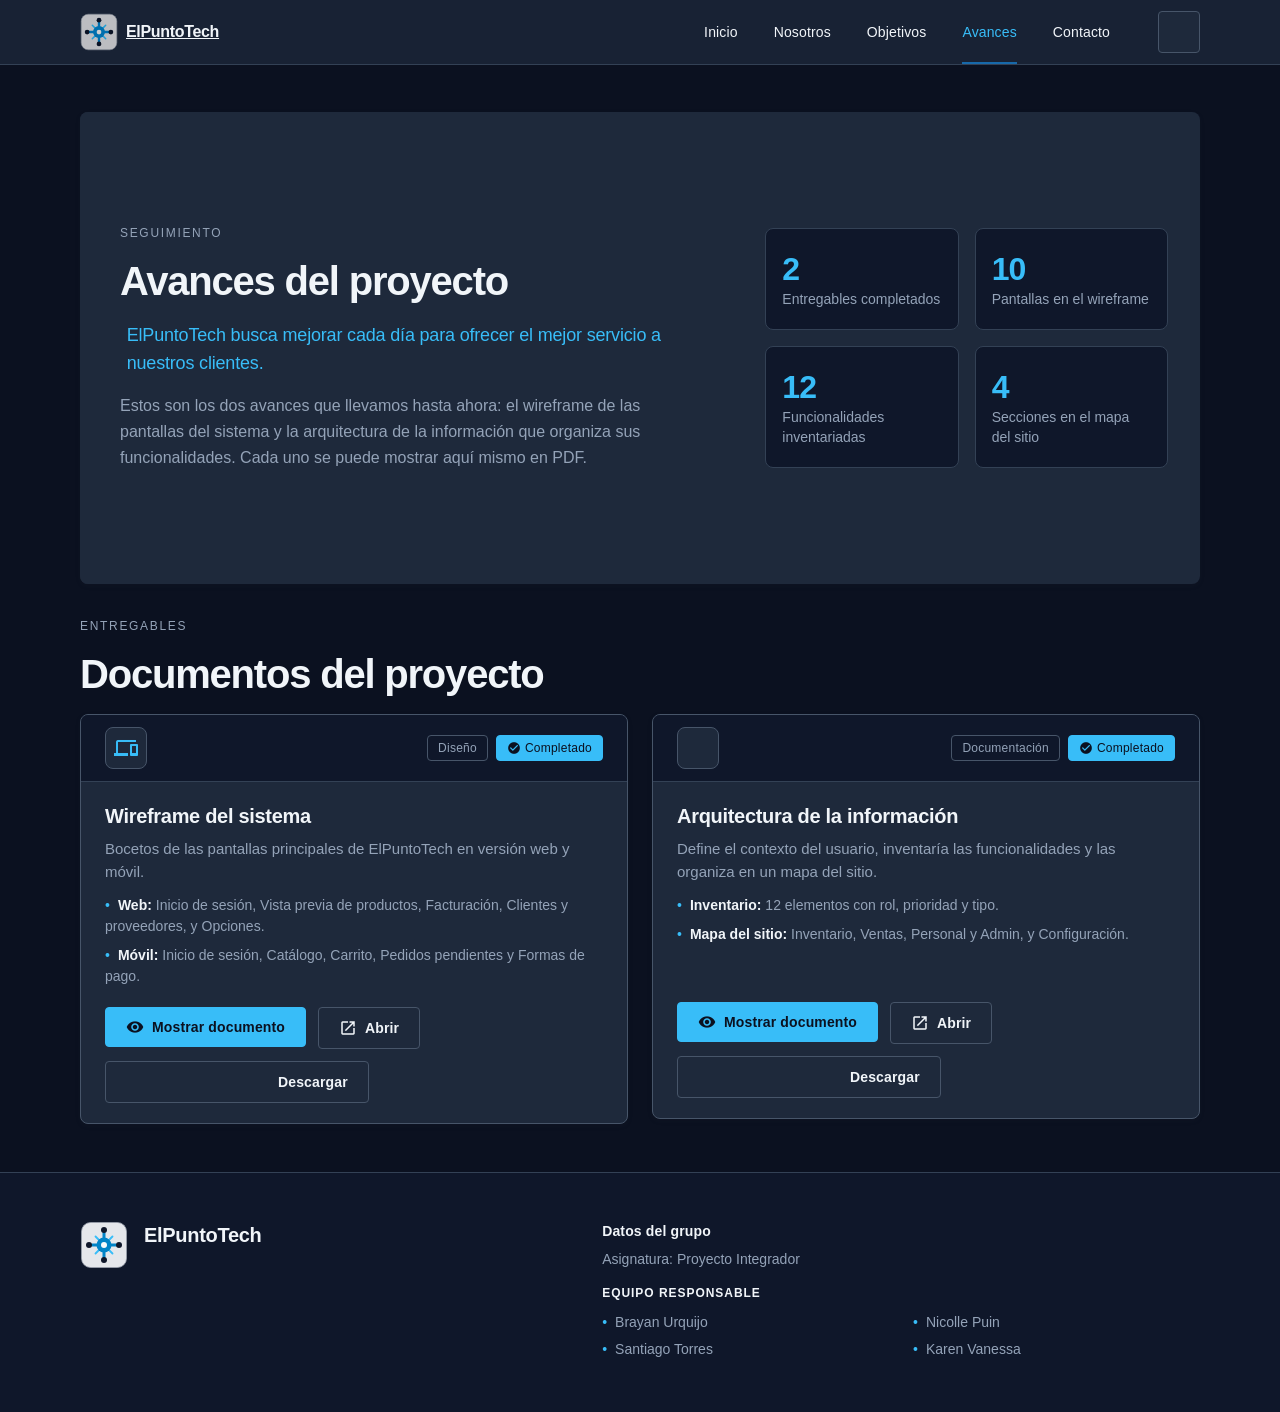
==== commit cca07711: "Ya no se fue el trabajo al carajo" ====
--- a/Avances.html
+++ b/Avances.html
@@ -110,7 +110,7 @@
 									</ul>
 									<div class="acciones-avance">
 										<button class="btn boton-avance boton-visor" type="button" aria-expanded="false" aria-controls="visor-wireframe" data-documento="el wireframe">
-											<i class="material-icons">Visibility</i><span class="texto-boton">Mostrar documento</span>
+											<i class="material-icons">visibility</i><span class="texto-boton">Mostrar documento</span>
 										</button>
 										<a class="btn boton-avance boton-avance-secundario" href="docs/Wireframe.pdf" target="_blank" rel="noopener">
 											<i class="material-icons">open_in_new</i>Abrir
--- a/css/styles.css
+++ b/css/styles.css
@@ -188,10 +188,6 @@
   gap: 2rem;
 }
 
-.tarjeta-identidad {
-  min-height: 100%;
-}
-
 .contenido-identidad {
   display: flex;
   flex-direction: column;
@@ -223,6 +219,10 @@
 
 .tarjeta-objetivos {
   margin-top: 2rem;
+}
+
+.tarjeta-objetivos .contenido-objetivos {
+  padding: 2.5rem;
 }
 
 .titulo-objetivos {
@@ -633,3 +633,397 @@
     width: calc(100% - 2rem);
   }
 }
+
+/* DISEÑO DE AVANCES.HTML */
+
+.seccion-avances {
+  padding: 3rem 0;
+}
+
+.resumen-avances {
+  min-height: 0;
+}
+
+.cuadricula-resumen {
+  display: grid;
+  grid-template-columns: repeat(2, minmax(0, 1fr));
+  gap: 1rem;
+  width: 100%;
+}
+
+.dato-resumen {
+  padding: 1.25rem 1rem;
+  background: #eef0f2;
+  border: 1px solid #cbd5e1;
+  border-radius: 8px;
+}
+
+.numero-resumen {
+  display: block;
+  color: #1769aa;
+  font-size: 2rem;
+  font-weight: 700;
+  letter-spacing: -0.03em;
+  line-height: 2.5rem;
+}
+
+.texto-resumen {
+  display: block;
+  color: #59636e;
+  font-size: 0.875rem;
+  line-height: 1.25rem;
+}
+
+.encabezado-bloque {
+  margin: 2rem 0 1rem;
+}
+
+/* Etiquetas y estados */
+
+.etiqueta-avance {
+  display: inline-flex;
+  align-items: center;
+  gap: 0.25rem;
+  padding: 0.125rem 0.625rem;
+  color: #59636e;
+  background: #eef0f2;
+  border: 1px solid #cbd5e1;
+  border-radius: 4px;
+  font-size: 0.75rem;
+  font-weight: 500;
+  letter-spacing: 0.02em;
+  line-height: 1.25rem;
+  white-space: nowrap;
+}
+
+.etiqueta-avance i.material-icons {
+  font-size: 0.875rem;
+  line-height: 1;
+}
+
+.etiqueta-avance.estado-completado {
+  color: #ffffff;
+  background: #1769aa;
+  border-color: #1769aa;
+}
+
+/* Botones */
+
+.boton-avance {
+  display: inline-flex;
+  align-items: center;
+  gap: 0.5rem;
+  height: 40px;
+  padding: 0 1.25rem;
+  color: #ffffff;
+  background: #1769aa;
+  border: 1px solid #1769aa;
+  border-radius: 4px;
+  box-shadow: none;
+  font-size: 0.875rem;
+  font-weight: 600;
+  letter-spacing: 0.01em;
+  line-height: 1;
+  text-decoration: none;
+  text-transform: none;
+  cursor: pointer;
+}
+
+.boton-avance:hover,
+.boton-avance:focus {
+  color: #ffffff;
+  background: #155e91;
+  border-color: #155e91;
+  box-shadow: none;
+}
+
+.boton-avance i.material-icons {
+  height: auto;
+  margin: 0;
+  font-size: 1.125rem;
+  line-height: 1;
+}
+
+.boton-avance-secundario {
+  color: #1f2933;
+  background: transparent;
+  border-color: #9da5ae;
+}
+
+.boton-avance-secundario:hover,
+.boton-avance-secundario:focus {
+  color: #1769aa;
+  background: #e4e7ea;
+  border-color: #1769aa;
+}
+
+/* Contenedores de avances (Grid de Materialize) */
+
+.row.fila-avances {
+  display: grid;
+  grid-template-columns: repeat(2, minmax(0, 1fr));
+  gap: 1.5rem;
+  align-items: start;
+  margin: 0;
+}
+
+.row.fila-avances > .col {
+  display: flex;
+  float: none;
+  width: auto;
+  margin: 0;
+  padding: 0;
+}
+
+.tarjeta-avance {
+  display: flex;
+  flex-direction: column;
+  width: 100%;
+  overflow: hidden;
+  background: #f8f9fa;
+  border: 1px solid #cbd5e1;
+  border-radius: 8px;
+  box-shadow: 0 2px 5px rgb(31 41 51 / 12%);
+  transition: border-color 0.2s ease;
+}
+
+.tarjeta-avance:hover {
+  border-color: #1769aa;
+}
+
+.cabecera-avance {
+  display: flex;
+  align-items: center;
+  justify-content: space-between;
+  gap: 1rem;
+  padding: 0.75rem 1.5rem;
+  background: #eef0f2;
+  border-bottom: 1px solid #cbd5e1;
+}
+
+.icono-avance {
+  display: flex;
+  flex: 0 0 auto;
+  align-items: center;
+  justify-content: center;
+  width: 40px;
+  height: 40px;
+  color: #1769aa;
+  background: #f8f9fa;
+  border: 1px solid #cbd5e1;
+  border-radius: 8px;
+}
+
+.meta-avance {
+  display: flex;
+  flex-wrap: wrap;
+  justify-content: flex-end;
+  gap: 0.5rem;
+}
+
+.cuerpo-avance {
+  display: flex;
+  flex: 1 1 auto;
+  flex-direction: column;
+  min-height: 18.5rem;
+  padding: 1.25rem 1.5rem;
+}
+
+.titulo-avance {
+  margin: 0 0 0.5rem;
+  color: #1f2933;
+  font-size: 1.25rem;
+  font-weight: 600;
+  letter-spacing: -0.015em;
+  line-height: 1.75rem;
+}
+
+.texto-avance {
+  margin: 0 0 0.75rem;
+  color: #59636e;
+  font-size: 0.9375rem;
+  line-height: 1.5;
+}
+
+.lista-detalle {
+  margin: 0 0 1.25rem;
+  padding: 0;
+  color: #59636e;
+  font-size: 0.875rem;
+  line-height: 1.5;
+  list-style: none;
+}
+
+.lista-detalle li {
+  margin-bottom: 0.5rem;
+}
+
+.lista-detalle li:last-child {
+  margin-bottom: 0;
+}
+
+.lista-detalle li::before {
+  margin-right: 0.5rem;
+  color: #1769aa;
+  content: "•";
+}
+
+.lista-detalle strong {
+  color: #1f2933;
+  font-weight: 600;
+}
+
+.acciones-avance {
+  display: flex;
+  margin-top: auto;
+  flex-wrap: wrap;
+  gap: 0.75rem;
+}
+
+/* Visor de PDF */
+
+.visor-avance {
+  border-top: 1px solid #cbd5e1;
+}
+
+.visor-documento {
+  display: block;
+  width: 100%;
+  height: 520px;
+  background: #ffffff;
+  border: 0;
+}
+
+.toast {
+  color: #f8fafc;
+  background: #0f172a;
+  border: 1px solid #334155;
+  border-radius: 4px;
+  font-size: 0.875rem;
+}
+
+/* Modo oscuro */
+
+html.dark .dato-resumen {
+  background: #0f172a;
+  border-color: #334155;
+}
+
+html.dark .numero-resumen {
+  color: #38bdf8;
+}
+
+html.dark .texto-resumen,
+html.dark .texto-avance,
+html.dark .lista-detalle {
+  color: #94a3b8;
+}
+
+html.dark .titulo-avance,
+html.dark .lista-detalle strong {
+  color: #f1f5f9;
+}
+
+html.dark .etiqueta-avance {
+  color: #94a3b8;
+  background: #0f172a;
+  border-color: #475569;
+}
+
+html.dark .etiqueta-avance.estado-completado {
+  color: #0b1120;
+  background: #38bdf8;
+  border-color: #38bdf8;
+}
+
+html.dark .boton-avance {
+  color: #0b1120;
+  background: #38bdf8;
+  border-color: #38bdf8;
+}
+
+html.dark .boton-avance:hover,
+html.dark .boton-avance:focus {
+  color: #0b1120;
+  background: #38bdf8;
+  border-color: #38bdf8;
+  filter: brightness(1.12);
+}
+
+html.dark .boton-avance-secundario {
+  color: #f1f5f9;
+  background: transparent;
+  border-color: #475569;
+}
+
+html.dark .boton-avance-secundario:hover,
+html.dark .boton-avance-secundario:focus {
+  color: #38bdf8;
+  background: #334155;
+  border-color: #38bdf8;
+  filter: none;
+}
+
+html.dark .tarjeta-avance {
+  background: #1e293b;
+  border-color: #475569;
+}
+
+html.dark .tarjeta-avance:hover {
+  border-color: #38bdf8;
+}
+
+html.dark .cabecera-avance {
+  background: #0f172a;
+  border-color: #334155;
+}
+
+html.dark .icono-avance {
+  color: #38bdf8;
+  background: #1e293b;
+  border-color: #475569;
+}
+
+html.dark .lista-detalle li::before {
+  color: #38bdf8;
+}
+
+html.dark .visor-avance {
+  border-color: #334155;
+}
+
+/* Responsive */
+
+@media only screen and (max-width: 992px) {
+  .cuerpo-avance {
+    min-height: 21rem;
+  }
+}
+
+@media only screen and (max-width: 600px) {
+  .row.fila-avances {
+    grid-template-columns: 1fr;
+  }
+
+  .seccion-avances {
+    padding-top: 1.5rem;
+    padding-bottom: 1.5rem;
+  }
+
+  .encabezado-bloque {
+    margin-top: 2rem;
+  }
+
+  .cabecera-avance {
+    padding: 1rem;
+  }
+
+  .cuerpo-avance {
+    min-height: 0;
+    padding: 1.25rem;
+  }
+
+  .visor-documento {
+    height: 420px;
+  }
+}
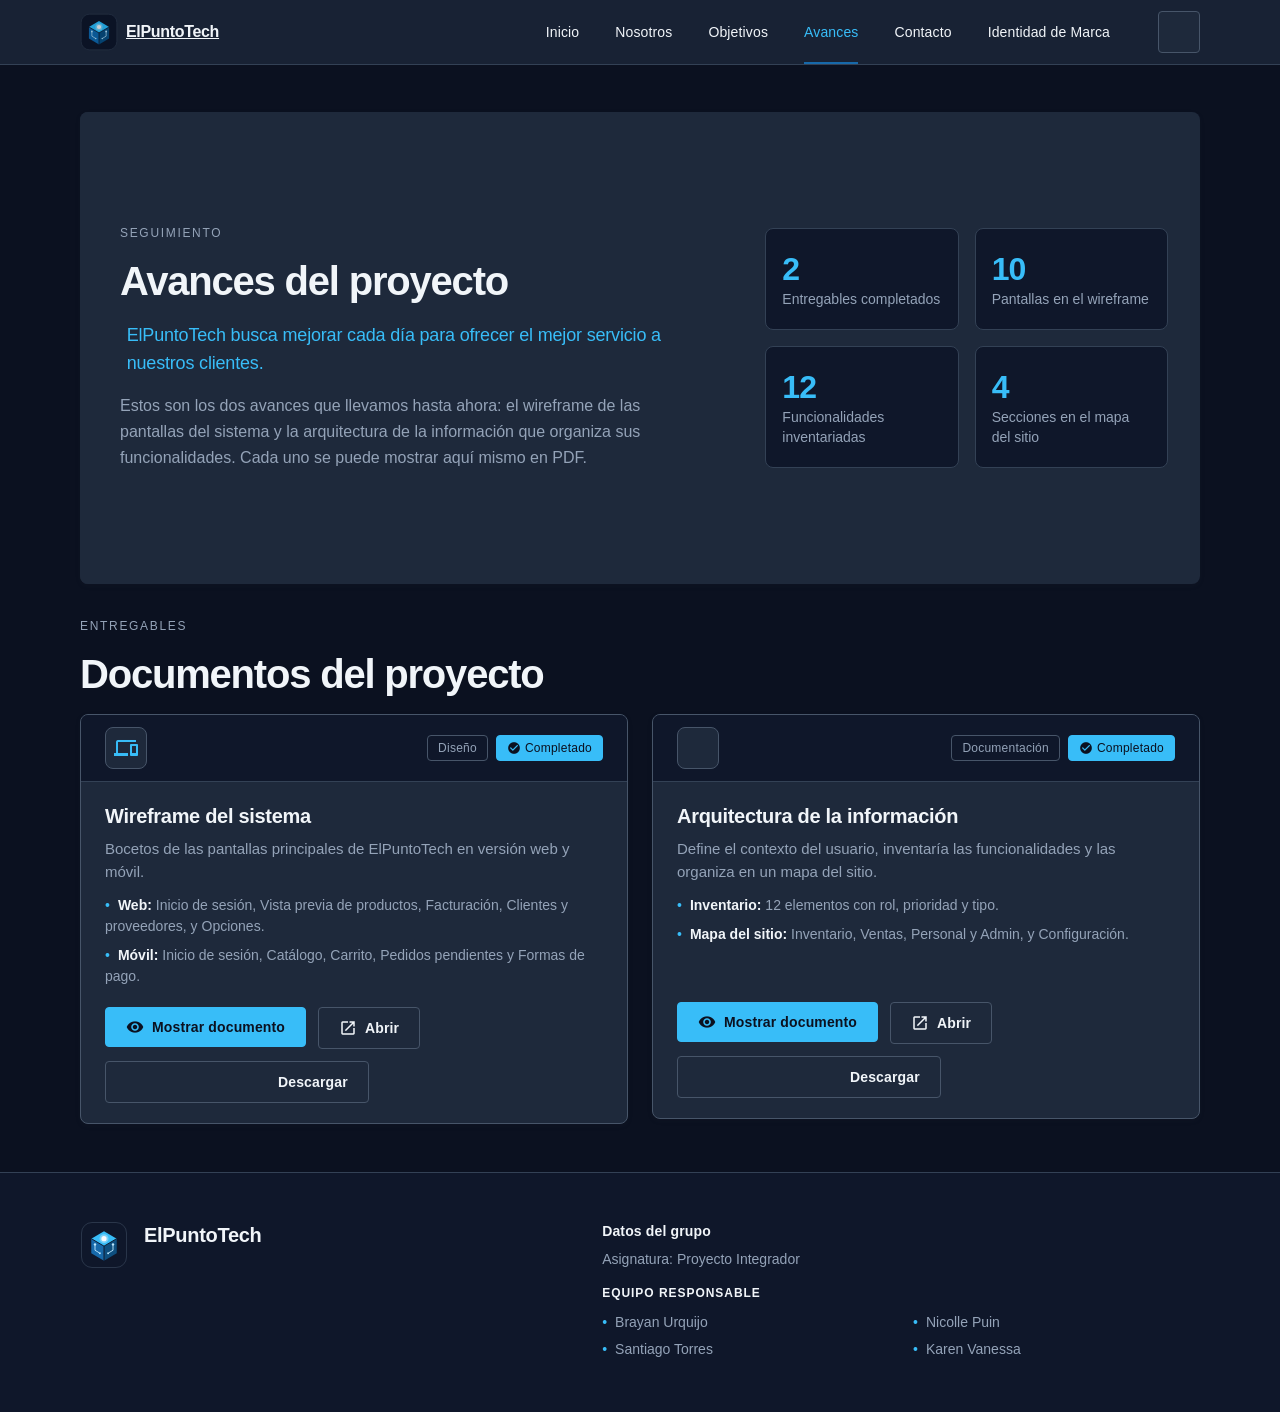
==== commit a7e7c363: "Justificacion de tipografia, logo, paleta de coloes y slogan" ====
--- a/Avances.html
+++ b/Avances.html
@@ -33,6 +33,9 @@
 						<li>
 							<a href="Contacto.html">Contacto</a>
 						</li>
+						<li>
+							<a href="Identidad-de-Marca.html">Identidad de Marca</a>
+						</li>
 					</ul>
 					<button aria-label="Cambiar tema" class="boton-tema" id="boton-tema" title="Cambiar tema" type="button">
 						<i class="material-icons" id="icono-tema">light_mode</i>
--- a/css/styles.css
+++ b/css/styles.css
@@ -1027,3 +1027,534 @@
     height: 420px;
   }
 }
+
+nav.barra-navegacion {
+  height: 64px;
+  line-height: normal;
+  background: #f5f6f7;
+  border-bottom: 1px solid #aeb5bd;
+  box-shadow: none;
+}
+
+nav.barra-navegacion .enlaces-navegacion a {
+  line-height: 64px;
+}
+
+html.dark nav.barra-navegacion {
+  background: #182234 !important;
+  border-color: #334155 !important;
+}
+
+/* Sección Contacto (contacto.html)*/
+.seccion-contacto {
+  padding: 3rem 0;
+}
+
+.seccion-contacto .descripcion-inicio {
+  font-size: 1.125rem;
+  line-height: 1.75;
+  max-width: 800px;
+}
+
+.tarjeta-contacto-hero {
+  margin-bottom: 2rem;
+}
+
+.contenido-contacto-encabezado {
+  min-height: auto;
+  padding: 2.5rem;
+}
+
+.distribucion-contacto {
+  display: grid;
+  grid-template-columns: 1fr;
+  gap: 1.5rem;
+  align-items: stretch;
+}
+
+.tarjeta-formulario,
+.tarjeta-info-contacto {
+  height: 100%;
+}
+
+.contenido-tarjeta-contacto {
+  padding: 2.5rem;
+  background: #f8f9fa;
+  height: 100%;
+  display: flex;
+  flex-direction: column;
+}
+
+.titulo-bloque-contacto {
+  font-size: 1.5rem;
+  line-height: 2rem;
+  margin: 0 0 0.5rem;
+}
+
+.descripcion-formulario {
+  color: #59636e;
+  font-size: 0.95rem;
+  line-height: 1.5;
+  margin: 0 0 1.5rem;
+}
+
+/* Formulario y Controles */
+.formulario-contacto {
+  display: flex;
+  flex-direction: column;
+  gap: 1.25rem;
+}
+
+.grupo-campo {
+  display: flex;
+  flex-direction: column;
+  gap: 0.35rem;
+}
+
+.etiqueta-campo {
+  display: inline-flex;
+  align-items: center;
+  gap: 0.4rem;
+  color: #1f2933;
+  font-size: 0.875rem;
+  font-weight: 600;
+  letter-spacing: -0.01em;
+}
+
+.etiqueta-campo .icono-campo {
+  font-size: 1.15rem;
+  color: #1769aa;
+}
+
+.entrada-texto,
+.area-texto {
+  width: 100% !important;
+  background-color: #ffffff !important;
+  border: 1px solid #cbd5e1 !important;
+  border-radius: 6px !important;
+  padding: 0.75rem 1rem !important;
+  font-family: inherit !important;
+  font-size: 0.95rem !important;
+  color: #1f2933 !important;
+  box-sizing: border-box !important;
+  outline: none !important;
+  transition: border-color 0.2s ease, box-shadow 0.2s ease, background-color 0.2s ease !important;
+  height: auto !important;
+  margin: 0 !important;
+}
+
+.area-texto {
+  resize: vertical;
+  min-height: 110px;
+}
+
+.entrada-texto:focus,
+.area-texto:focus {
+  border-color: #1769aa !important;
+  box-shadow: 0 0 0 3px rgba(23, 105, 170, 0.15) !important;
+}
+
+.entrada-texto.campo-error,
+.area-texto.campo-error {
+  border-color: #ba1a1a !important;
+  box-shadow: 0 0 0 2px rgba(186, 26, 26, 0.15) !important;
+}
+
+.mensaje-error {
+  color: #ba1a1a;
+  font-size: 0.8rem;
+  font-weight: 500;
+  min-height: 1.1rem;
+  display: block;
+  margin-top: 0.15rem;
+}
+
+/* Botones con estilo Materialize */
+.acciones-formulario {
+  display: flex;
+  align-items: center;
+  gap: 1rem;
+  margin-top: 0.5rem;
+  flex-wrap: wrap;
+}
+
+.btn.boton-enviar {
+  background-color: #1769aa;
+  color: #ffffff;
+  border-radius: 6px;
+  box-shadow: 0 2px 4px rgba(31, 41, 51, 0.12);
+  font-weight: 600;
+  font-size: 0.925rem;
+  letter-spacing: 0.01em;
+  text-transform: none;
+  height: 44px;
+  line-height: 44px;
+  padding: 0 1.5rem;
+  display: inline-flex;
+  align-items: center;
+  justify-content: center;
+  cursor: pointer;
+  transition: background-color 0.2s ease, box-shadow 0.2s ease, transform 0.1s ease;
+}
+
+.btn.boton-enviar:hover,
+.btn.boton-enviar:focus {
+  background-color: #155e91;
+  box-shadow: 0 4px 8px rgba(23, 105, 170, 0.25);
+}
+
+.btn.boton-enviar i.material-icons {
+  font-size: 1.15rem;
+  margin-left: 0.5rem;
+  line-height: inherit;
+}
+
+.btn-flat.boton-limpiar {
+  color: #59636e;
+  font-size: 0.9rem;
+  font-weight: 500;
+  text-transform: none;
+  height: 44px;
+  line-height: 44px;
+  padding: 0 1rem;
+  border-radius: 6px;
+  display: inline-flex;
+  align-items: center;
+  gap: 0.35rem;
+  cursor: pointer;
+}
+
+.btn-flat.boton-limpiar:hover {
+  background-color: #e4e7ea;
+  color: #1f2933;
+}
+
+/* Mensaje de confirmación visual */
+.mensaje-exito {
+  margin-bottom: 1.25rem;
+  padding: 0.875rem 1.25rem;
+  background-color: #ecfdf5;
+  border: 1px solid #a7f3d0;
+  border-radius: 6px;
+  color: #065f46;
+  font-size: 0.9rem;
+  line-height: 1.5;
+}
+
+.mensaje-exito.oculto {
+  display: none;
+}
+
+/* Información institucional / Canales */
+.lista-canales-contacto {
+  list-style: none;
+  padding: 0;
+  margin: 0 0 2rem;
+  display: flex;
+  flex-direction: column;
+  gap: 1.25rem;
+}
+
+.item-canal {
+  display: flex;
+  align-items: flex-start;
+  gap: 1rem;
+}
+
+.icono-canal-marco {
+  display: flex;
+  align-items: center;
+  justify-content: center;
+  width: 42px;
+  height: 42px;
+  background: #eef0f2;
+  border: 1px solid #cbd5e1;
+  border-radius: 8px;
+  color: #1769aa;
+  flex: 0 0 auto;
+}
+
+.icono-canal-marco i.material-icons {
+  font-size: 1.3rem;
+}
+
+.detalle-canal {
+  display: flex;
+  flex-direction: column;
+}
+
+.titulo-canal {
+  color: #1f2933;
+  font-size: 0.9rem;
+  font-weight: 600;
+  margin-bottom: 0.15rem;
+}
+
+.texto-canal {
+  color: #59636e;
+  font-size: 0.875rem;
+  line-height: 1.4;
+}
+
+.subtexto-canal {
+  color: #8590a0;
+  font-size: 0.8rem;
+  margin-top: 0.1rem;
+}
+
+/* Caja de estado del soporte */
+.caja-estado-soporte {
+  margin-top: auto;
+  display: flex;
+  align-items: center;
+  gap: 0.75rem;
+  padding: 0.875rem 1.25rem;
+  background: #f1f5f9;
+  border: 1px solid #cbd5e1;
+  border-radius: 6px;
+}
+
+.indicador-pulso {
+  width: 10px;
+  height: 10px;
+  background-color: #10b981;
+  border-radius: 50%;
+  box-shadow: 0 0 0 0 rgba(16, 185, 129, 0.7);
+  animation: pulsoVerde 2s infinite;
+  flex: 0 0 auto;
+}
+
+@keyframes pulsoVerde {
+  0% {
+    box-shadow: 0 0 0 0 rgba(16, 185, 129, 0.7);
+  }
+  70% {
+    box-shadow: 0 0 0 8px rgba(16, 185, 129, 0);
+  }
+  100% {
+    box-shadow: 0 0 0 0 rgba(16, 185, 129, 0);
+  }
+}
+
+.texto-estado {
+  color: #1f2933;
+  font-size: 0.825rem;
+  font-weight: 500;
+}
+
+/* Toast de Materialize personalizado */
+.toast-exito {
+  background-color: #0b1120 !important;
+  color: #f1f5f9 !important;
+  border: 1px solid #334155 !important;
+  font-size: 0.9rem !important;
+  border-radius: 8px !important;
+  box-shadow: 0 4px 12px rgba(0, 0, 0, 0.25) !important;
+}
+
+.toast-exito i.material-icons {
+  color: #38bdf8;
+  margin-right: 0.75rem;
+}
+
+/*Modo Oscuro para Contacto*/
+html.dark .contenido-tarjeta-contacto {
+  background: #1e293b;
+}
+
+html.dark .titulo-bloque-contacto,
+html.dark .etiqueta-campo,
+html.dark .titulo-canal,
+html.dark .texto-estado {
+  color: #f1f5f9;
+}
+
+html.dark .etiqueta-campo .icono-campo,
+html.dark .icono-canal-marco {
+  color: #38bdf8;
+}
+
+html.dark .descripcion-formulario,
+html.dark .texto-canal {
+  color: #94a3b8;
+}
+
+html.dark .subtexto-canal {
+  color: #64748b;
+}
+
+html.dark .entrada-texto,
+html.dark .area-texto {
+  background-color: #0f172a !important;
+  border-color: #334155 !important;
+  color: #f1f5f9 !important;
+}
+
+html.dark .entrada-texto:focus,
+html.dark .area-texto:focus {
+  border-color: #38bdf8 !important;
+  box-shadow: 0 0 0 3px rgba(56, 189, 248, 0.2) !important;
+}
+
+html.dark .entrada-texto.campo-error,
+html.dark .area-texto.campo-error {
+  border-color: #ef4444 !important;
+  box-shadow: 0 0 0 2px rgba(239, 68, 68, 0.25) !important;
+}
+
+html.dark .mensaje-error {
+  color: #f87171;
+}
+
+html.dark .btn.boton-enviar {
+  background-color: #0284c7;
+  color: #ffffff;
+}
+
+html.dark .btn.boton-enviar:hover,
+html.dark .btn.boton-enviar:focus {
+  background-color: #38bdf8;
+  color: #0b1120;
+}
+
+html.dark .btn-flat.boton-limpiar {
+  color: #94a3b8;
+}
+
+html.dark .btn-flat.boton-limpiar:hover {
+  background-color: #334155;
+  color: #f1f5f9;
+}
+
+html.dark .icono-canal-marco {
+  background: #0f172a;
+  border-color: #334155;
+}
+
+html.dark .caja-estado-soporte {
+  background: #0f172a;
+  border-color: #334155;
+}
+
+html.dark .mensaje-exito {
+  background-color: #064e3b;
+  border-color: #059669;
+  color: #a7f3d0;
+}
+
+.muestra-fuente {
+	font-size: 3rem;
+	font-weight: 700;
+	letter-spacing: -0.03em;
+	line-height: 1.1;
+	margin: 0.75rem 0;
+	color: #1769aa;
+}
+
+body.dark-theme .muestra-fuente,
+	[data-theme="dark"] .muestra-fuente {
+			color: #38bdf8;
+}
+
+.cuadricula-colores {
+	display: grid;
+	grid-template-columns: repeat(auto-fit, minmax(210px, 1fr));
+	gap: 1rem;
+	margin-top: 1.25rem;
+}
+
+.ficha-color {
+	border: 1px solid #cbd5e1;
+	border-radius: 8px;
+	overflow: hidden;
+	background: inherit;
+}
+
+.muestra-hex {
+	height: 54px;
+	width: 100%;
+	border-bottom: 1px solid #cbd5e1;
+}
+
+.info-color {
+	padding: 0.75rem;
+}
+
+.codigo-hex {
+	font-family: monospace;
+	font-weight: 700;
+	font-size: 0.95rem;
+	display: block;
+	margin-bottom: 0.25rem;
+}
+
+.contenedor-logo-identidad {
+	display: flex;
+	align-items: center;
+	gap: 1.25rem;
+	margin-top: 1rem;
+	padding: 1rem;
+	border: 1px solid #cbd5e1;
+	border-radius: 8px;
+}
+
+.contenedor-logo-identidad img {
+	width: 64px;
+	height: 64px;
+}
+
+.texto-slogan {
+	font-size: 1.2rem;
+	font-weight: 600;
+	font-style: italic;
+	margin-top: 0.5rem;
+}
+
+.contenido-identidad-encabezado {
+  min-height: auto;
+  padding: 2rem 2.5rem;
+  align-items: flex-start;
+}
+
+.contenido-identidad-encabezado .titulo-inicio,
+.contenido-identidad-encabezado .descripcion-inicio {
+  max-width: 100%;
+}
+
+.contenido-identidad-encabezado .etiqueta-inicio {
+  margin-bottom: 0.5rem;
+}
+
+.contenido-identidad-encabezado .titulo-inicio {
+  margin-bottom: 0.5rem;
+}
+
+/* Responsividad para Contacto */
+@media only screen and (max-width: 992px) {
+  .distribucion-contacto {
+    grid-template-columns: 1fr;
+  }
+}
+
+@media only screen and (max-width: 600px) {
+  .seccion-contacto {
+    padding-top: 1.5rem;
+    padding-bottom: 1.5rem;
+  }
+
+  .contenido-tarjeta-contacto,
+  .contenido-contacto-encabezado {
+    padding: 1.5rem;
+  }
+
+  .acciones-formulario {
+    flex-direction: column;
+    align-items: stretch;
+  }
+
+  .btn.boton-enviar,
+  .btn-flat.boton-limpiar {
+    width: 100%;
+    justify-content: center;
+  }
+}
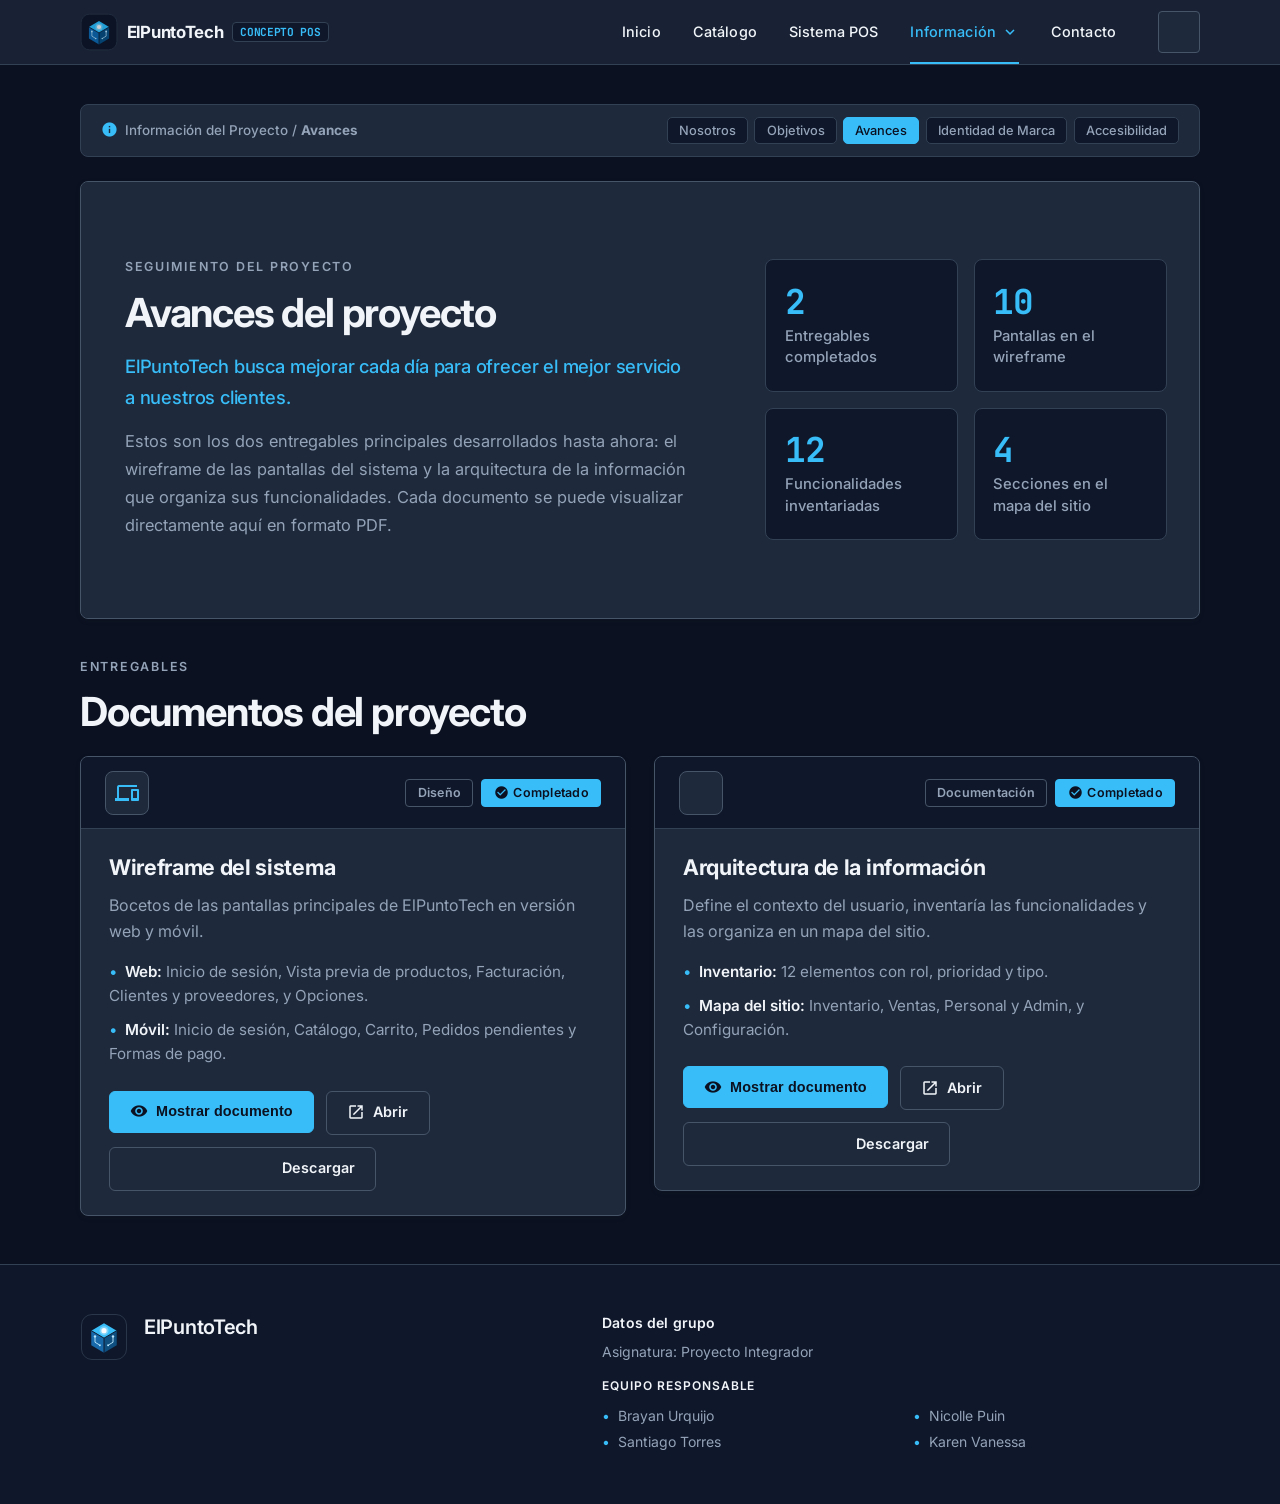
==== commit 4ac888ef: "Se crea una nueva visualizacion para la pagina, Dejamos Base Para comenzar a desarrollar el MVP" ====
--- a/Avances.html
+++ b/Avances.html
@@ -5,6 +5,9 @@
 		<meta name="viewport" content="width=device-width, initial-scale=1.0">
 		<title>Avances | ElPuntoTech</title>
 		<link rel="icon" type="image/svg+xml" href="img/logo-elpuntotech.svg">
+		<link rel="preconnect" href="https://fonts.googleapis.com">
+		<link rel="preconnect" href="https://fonts.gstatic.com" crossorigin>
+		<link href="https://fonts.googleapis.com/css2?family=Inter:wght@400;500;600;700&family=JetBrains+Mono:wght@500;700&display=swap" rel="stylesheet">
 		<link href="https://fonts.googleapis.com/icon?family=Material+Icons" rel="stylesheet">
 		<link href="css/styles.css" rel="stylesheet">
 		<script src="js/theme.js"></script>
@@ -16,26 +19,51 @@
 					<a class="marca-navegacion" href="Index.html">
 						<img class="logo-marca" src="img/logo-elpuntotech.svg" alt="Isotipo de ElPuntoTech">
 						<span class="nombre-marca">ElPuntoTech</span>
+						<span class="etiqueta-version-nav">CONCEPTO POS</span>
 					</a>
 					<ul class="enlaces-navegacion">
-						<li>
-							<a href="Index.html">Inicio</a>
+						<li><a href="Index.html">Inicio</a></li>
+						<li><a href="Index.html#catalogo-preview">Catálogo</a></li>
+						<li><a href="Index.html#sistema-pos">Sistema POS</a></li>
+						<li class="item-desplegable active">
+							<button class="boton-desplegable-nav" type="button" aria-expanded="false" aria-haspopup="true">
+								<span>Información</span>
+								<i class="material-icons icono-flecha-nav" aria-hidden="true">expand_more</i>
+							</button>
+							<ul class="menu-desplegable-nav" role="menu">
+								<li>
+									<a href="Nosotros.html">
+										<i class="material-icons" aria-hidden="true">groups</i>
+										<span>Nosotros (Misión y Visión)</span>
+									</a>
+								</li>
+								<li>
+									<a href="Objetivos.html">
+										<i class="material-icons" aria-hidden="true">track_changes</i>
+										<span>Objetivos del Proyecto</span>
+									</a>
+								</li>
+								<li class="sub-active">
+									<a aria-current="page" href="Avances.html">
+										<i class="material-icons" aria-hidden="true">folder_open</i>
+										<span>Avances y Documentación</span>
+									</a>
+								</li>
+								<li>
+									<a href="Identidad-de-Marca.html">
+										<i class="material-icons" aria-hidden="true">palette</i>
+										<span>Identidad de Marca</span>
+									</a>
+								</li>
+								<li>
+									<a href="Accesibilidad.html">
+										<i class="material-icons" aria-hidden="true">accessibility_new</i>
+										<span>Accesibilidad e Inclusión</span>
+									</a>
+								</li>
+							</ul>
 						</li>
-						<li>
-							<a href="Nosotros.html">Nosotros</a>
-						</li>
-						<li>
-							<a href="Objetivos.html">Objetivos</a>
-						</li>
-						<li class="active">
-							<a aria-current="page" href="Avances.html">Avances</a>
-						</li>
-						<li>
-							<a href="Contacto.html">Contacto</a>
-						</li>
-						<li>
-							<a href="Identidad-de-Marca.html">Identidad de Marca</a>
-						</li>
+						<li><a href="Contacto.html">Contacto</a></li>
 					</ul>
 					<button aria-label="Cambiar tema" class="boton-tema" id="boton-tema" title="Cambiar tema" type="button">
 						<i class="material-icons" id="icono-tema">light_mode</i>
@@ -43,22 +71,38 @@
 				</div>
 			</nav>
 		</header>
-	<main class="contenido-principal">
+
+		<main class="contenido-principal">
 			<section class="seccion-avances">
 				<div class="contenedor-pagina">
- 
+
+					<!-- Subbarra de navegación informativa -->
+					<div class="subbarra-informativa animar-entrada">
+						<span class="ruta-informativa">
+							<i class="material-icons" aria-hidden="true">info</i>
+							<span>Información del Proyecto / <strong>Avances</strong></span>
+						</span>
+						<div class="enlaces-subbarra">
+							<a class="pill-subbarra" href="Nosotros.html">Nosotros</a>
+							<a class="pill-subbarra" href="Objetivos.html">Objetivos</a>
+							<a class="pill-subbarra activa" href="Avances.html">Avances</a>
+							<a class="pill-subbarra" href="Identidad-de-Marca.html">Identidad de Marca</a>
+							<a class="pill-subbarra" href="Accesibilidad.html">Accesibilidad</a>
+						</div>
+					</div>
+
 					<!-- Presentación y resumen -->
-					<div class="tarjeta-inicio">
+					<div class="tarjeta-inicio animar-entrada retraso-1">
 						<div class="contenido-tarjeta">
 							<div class="distribucion-inicio">
 								<div class="contenido-inicio">
-									<span class="etiqueta-inicio">SEGUIMIENTO</span>
+									<span class="etiqueta-inicio">SEGUIMIENTO DEL PROYECTO</span>
 									<h1 class="titulo-inicio">Avances del proyecto</h1>
 									<p class="resumen-inicio">
 										ElPuntoTech busca mejorar cada día para ofrecer el mejor servicio a nuestros clientes.
 									</p>
 									<p class="descripcion-inicio">
-										Estos son los dos avances que llevamos hasta ahora: el wireframe de las pantallas del sistema y la arquitectura de la información que organiza sus funcionalidades. Cada uno se puede mostrar aquí mismo en PDF.
+										Estos son los dos entregables principales desarrollados hasta ahora: el wireframe de las pantallas del sistema y la arquitectura de la información que organiza sus funcionalidades. Cada documento se puede visualizar directamente aquí en formato PDF.
 									</p>
 								</div>
 								<div class="imagen-inicio resumen-avances">
@@ -84,15 +128,15 @@
 							</div>
 						</div>
 					</div>
- 
-					<div class="encabezado-bloque">
+
+					<div class="encabezado-bloque animar-entrada retraso-2">
 						<span class="etiqueta-inicio">ENTREGABLES</span>
 						<h2 class="titulo-inicio titulo-objetivos">Documentos del proyecto</h2>
 					</div>
- 
-					<!-- Dos contenedores con el Grid de Materialize -->
-					<div class="row fila-avances">
- 
+
+					<!-- Dos contenedores de documentos -->
+					<div class="row fila-avances animar-entrada retraso-3">
+
 						<div class="col s12 m6">
 							<article class="tarjeta-avance">
 								<div class="cabecera-avance">
@@ -128,7 +172,7 @@
 								</div>
 							</article>
 						</div>
- 
+
 						<div class="col s12 m6">
 							<article class="tarjeta-avance">
 								<div class="cabecera-avance">
@@ -164,12 +208,12 @@
 								</div>
 							</article>
 						</div>
- 
+
 					</div>
 				</div>
 			</section>
 		</main>
- 
+
 		<footer class="pie-pagina">
 			<div class="contenedor-pagina">
 				<div class="distribucion-pie">
@@ -195,8 +239,9 @@
 				</div>
 			</div>
 		</footer>
- 
+
 		<script src="https://cdnjs.cloudflare.com/ajax/libs/materialize/1.0.0/js/materialize.min.js"></script>
 		<script src="js/app.js"></script>
+		<script src="js/ui-enhancements.js"></script>
 	</body>
-</html>
+</html>
--- a/css/styles.css
+++ b/css/styles.css
@@ -2,6 +2,7 @@
 body {
   margin: 0;
   padding: 0;
+  scroll-behavior: smooth;
 }
 
 body {
@@ -24,7 +25,7 @@
 .cuerpo-aplicacion {
   background: #eef0f2;
   color: #1f2933;
-  font-family: "Inter", sans-serif;
+  font-family: "Inter", -apple-system, BlinkMacSystemFont, "Segoe UI", Roboto, sans-serif;
 }
 
 .contenido-principal {
@@ -32,6 +33,96 @@
   padding-top: 64px;
   background: #eef0f2;
 }
+
+/* =========================================================
+   ANIMACIONES GLOBALES Y MICROINTERACCIONES
+   ========================================================= */
+
+@keyframes aparecerArriba {
+  from {
+    opacity: 0;
+    transform: translateY(18px);
+  }
+  to {
+    opacity: 1;
+    transform: translateY(0);
+  }
+}
+
+@keyframes flotacionSuave {
+  0%,
+  100% {
+    transform: translateY(0);
+  }
+  50% {
+    transform: translateY(-6px);
+  }
+}
+
+@keyframes aparecerMenu {
+  from {
+    opacity: 0;
+    transform: translateY(8px) scale(0.98);
+  }
+  to {
+    opacity: 1;
+    transform: translateY(0) scale(1);
+  }
+}
+
+.animar-entrada {
+  animation: aparecerArriba 0.55s cubic-bezier(0.22, 1, 0.36, 1) both;
+}
+
+.retraso-1 {
+  animation-delay: 0.08s;
+}
+
+.retraso-2 {
+  animation-delay: 0.16s;
+}
+
+.retraso-3 {
+  animation-delay: 0.24s;
+}
+
+.retraso-4 {
+  animation-delay: 0.32s;
+}
+
+/* Revelado progresivo controlado por IntersectionObserver */
+.revelar-scroll {
+  opacity: 0;
+  transform: translateY(20px);
+  transition: opacity 0.6s cubic-bezier(0.22, 1, 0.36, 1),
+    transform 0.6s cubic-bezier(0.22, 1, 0.36, 1);
+}
+
+.revelar-scroll.visible {
+  opacity: 1;
+  transform: translateY(0);
+}
+
+@media (prefers-reduced-motion: reduce) {
+  html {
+    scroll-behavior: auto;
+  }
+
+  .animar-entrada,
+  .logo-principal {
+    animation: none !important;
+  }
+
+  .revelar-scroll {
+    opacity: 1 !important;
+    transform: none !important;
+    transition: none !important;
+  }
+}
+
+/* =========================================================
+   BARRA DE NAVEGACIÓN Y MENÚ DESPLEGABLE "INFORMACIÓN"
+   ========================================================= */
 
 .encabezado-principal {
   position: fixed;
@@ -68,10 +159,16 @@
   display: inline-flex;
   align-items: center;
   flex: 0 0 auto;
-  gap: 0.5rem;
+  gap: 0.55rem;
   color: #1f2933;
   font-weight: 700;
   letter-spacing: -0.02em;
+  text-decoration: none;
+  transition: opacity 0.2s ease;
+}
+
+.marca-navegacion:hover {
+  opacity: 0.88;
 }
 
 .logo-marca {
@@ -82,7 +179,24 @@
 }
 
 .nombre-marca {
-  font-size: inherit;
+  font-size: 1.05rem;
+}
+
+.etiqueta-version-nav {
+  padding: 0.12rem 0.45rem;
+  color: #1769aa;
+  background: #e2e8f0;
+  border: 1px solid #cbd5e1;
+  border-radius: 4px;
+  font-family: "JetBrains Mono", ui-monospace, Consolas, monospace;
+  font-size: 0.7rem;
+  font-weight: 700;
+}
+
+html.dark .etiqueta-version-nav {
+  color: #38bdf8;
+  background: #0f172a;
+  border-color: #334155;
 }
 
 .enlaces-navegacion {
@@ -94,30 +208,42 @@
   list-style: none;
 }
 
-.enlaces-navegacion li {
+.enlaces-navegacion > li {
+  position: relative;
   display: block;
 }
 
-.enlaces-navegacion a {
-  display: block;
-  padding: 0 16px;
+.enlaces-navegacion > li > a,
+.boton-desplegable-nav {
+  display: inline-flex;
+  align-items: center;
+  gap: 0.3rem;
+  height: 64px;
+  padding: 0 14px;
   line-height: 64px;
   text-decoration: none;
-}
-
-.barra-navegacion .enlaces-navegacion a {
+  background: transparent;
+  border: 0;
+  font-family: inherit;
+  cursor: pointer;
+}
+
+.barra-navegacion .enlaces-navegacion > li > a,
+.barra-navegacion .boton-desplegable-nav {
   position: relative;
   color: #59636e;
-  font-size: 0.875rem;
+  font-size: 0.9rem;
   font-weight: 500;
   letter-spacing: 0.01em;
-}
-
-.barra-navegacion .enlaces-navegacion a::after {
+  transition: color 0.2s ease;
+}
+
+.barra-navegacion .enlaces-navegacion > li > a::after,
+.barra-navegacion .boton-desplegable-nav::after {
   position: absolute;
-  right: 16px;
+  right: 14px;
   bottom: 0;
-  left: 16px;
+  left: 14px;
   height: 2px;
   background: #1769aa;
   content: "";
@@ -125,14 +251,188 @@
   transition: opacity 0.2s ease;
 }
 
-.barra-navegacion .enlaces-navegacion li.active a,
-.barra-navegacion .enlaces-navegacion li:hover a {
+.barra-navegacion .enlaces-navegacion > li.active > a,
+.barra-navegacion .enlaces-navegacion > li:hover > a,
+.barra-navegacion .enlaces-navegacion > li.active > .boton-desplegable-nav,
+.barra-navegacion .enlaces-navegacion > li:hover > .boton-desplegable-nav {
   color: #1769aa;
 }
 
-.barra-navegacion .enlaces-navegacion li.active a::after,
-.barra-navegacion .enlaces-navegacion li:hover a::after {
+.barra-navegacion .enlaces-navegacion > li.active > a::after,
+.barra-navegacion .enlaces-navegacion > li:hover > a::after,
+.barra-navegacion .enlaces-navegacion > li.active > .boton-desplegable-nav::after,
+.barra-navegacion .enlaces-navegacion > li:hover > .boton-desplegable-nav::after {
   opacity: 1;
+}
+
+.icono-flecha-nav {
+  font-size: 1.15rem;
+  line-height: 1;
+  transition: transform 0.22s ease;
+}
+
+.item-desplegable.abierto .icono-flecha-nav,
+.item-desplegable:hover .icono-flecha-nav {
+  transform: rotate(180deg);
+}
+
+/* Panel desplegable de Información */
+.menu-desplegable-nav {
+  position: absolute;
+  top: calc(100% - 2px);
+  right: 0;
+  z-index: 1100;
+  display: none;
+  min-width: 270px;
+  margin: 0;
+  padding: 0.5rem;
+  list-style: none;
+  background: #f8f9fa;
+  border: 1px solid #cbd5e1;
+  border-radius: 8px;
+  box-shadow: 0 10px 25px rgb(15 23 42 / 14%);
+  animation: aparecerMenu 0.2s ease both;
+}
+
+.item-desplegable:hover .menu-desplegable-nav,
+.item-desplegable:focus-within .menu-desplegable-nav,
+.item-desplegable.abierto .menu-desplegable-nav {
+  display: block;
+}
+
+.menu-desplegable-nav li {
+  display: block;
+  margin-bottom: 0.2rem;
+}
+
+.menu-desplegable-nav li:last-child {
+  margin-bottom: 0;
+}
+
+.menu-desplegable-nav a {
+  display: flex;
+  align-items: center;
+  gap: 0.75rem;
+  height: auto;
+  padding: 0.65rem 0.85rem;
+  color: #1f2933;
+  border-radius: 6px;
+  font-size: 0.875rem;
+  font-weight: 500;
+  line-height: 1.35;
+  text-decoration: none;
+  transition: background-color 0.18s ease, color 0.18s ease, transform 0.18s ease;
+}
+
+.menu-desplegable-nav a i.material-icons {
+  color: #1769aa;
+  font-size: 1.15rem;
+}
+
+.menu-desplegable-nav a:hover,
+.menu-desplegable-nav li.sub-active a {
+  color: #1769aa;
+  background: #e2e8f0;
+  transform: translateX(2px);
+}
+
+html.dark .menu-desplegable-nav {
+  background: #182234;
+  border-color: #334155;
+  box-shadow: 0 12px 28px rgb(0 0 0 / 45%);
+}
+
+html.dark .menu-desplegable-nav a {
+  color: #f1f5f9;
+}
+
+html.dark .menu-desplegable-nav a i.material-icons {
+  color: #38bdf8;
+}
+
+html.dark .menu-desplegable-nav a:hover,
+html.dark .menu-desplegable-nav li.sub-active a {
+  color: #38bdf8;
+  background: #1e293b;
+}
+
+/* Subbarra de navegación interna en secciones informativas */
+.subbarra-informativa {
+  display: flex;
+  flex-wrap: wrap;
+  align-items: center;
+  justify-content: space-between;
+  gap: 0.75rem;
+  margin-bottom: 1.5rem;
+  padding: 0.75rem 1.25rem;
+  background: #f8f9fa;
+  border: 1px solid #cbd5e1;
+  border-radius: 8px;
+}
+
+.ruta-informativa {
+  display: inline-flex;
+  align-items: center;
+  gap: 0.45rem;
+  color: #59636e;
+  font-size: 0.84rem;
+  font-weight: 500;
+}
+
+.ruta-informativa i.material-icons {
+  color: #1769aa;
+  font-size: 1.05rem;
+}
+
+.enlaces-subbarra {
+  display: flex;
+  flex-wrap: wrap;
+  gap: 0.4rem;
+}
+
+.pill-subbarra {
+  padding: 0.3rem 0.7rem;
+  color: #59636e;
+  background: #eef0f2;
+  border: 1px solid #cbd5e1;
+  border-radius: 5px;
+  font-size: 0.8rem;
+  font-weight: 500;
+  text-decoration: none;
+  transition: all 0.2s ease;
+}
+
+.pill-subbarra:hover,
+.pill-subbarra.activa {
+  color: #ffffff;
+  background: #1769aa;
+  border-color: #1769aa;
+}
+
+html.dark .subbarra-informativa {
+  background: #1e293b;
+  border-color: #334155;
+}
+
+html.dark .ruta-informativa {
+  color: #94a3b8;
+}
+
+html.dark .ruta-informativa i.material-icons {
+  color: #38bdf8;
+}
+
+html.dark .pill-subbarra {
+  color: #94a3b8;
+  background: #0f172a;
+  border-color: #334155;
+}
+
+html.dark .pill-subbarra:hover,
+html.dark .pill-subbarra.activa {
+  color: #0b1120;
+  background: #38bdf8;
+  border-color: #38bdf8;
 }
 
 .boton-tema {
@@ -141,7 +441,7 @@
   justify-content: center;
   width: 42px;
   height: 42px;
-  margin: 0 0 0 1rem;
+  margin: 0 0 0 0.75rem;
   padding: 0;
   color: #4b5563;
   background: #e4e7ea;
@@ -149,6 +449,7 @@
   border-radius: 4px;
   cursor: pointer;
   line-height: 1;
+  transition: transform 0.2s ease, background-color 0.2s ease, color 0.2s ease;
 }
 
 .boton-tema:hover,
@@ -156,26 +457,41 @@
   color: #155e91;
   background: #d7dce1;
   border-color: #6b7280;
-}
+  transform: scale(1.04);
+}
+
+/* =========================================================
+   TARJETAS Y ESTRUCTURAS GENERALES
+   ========================================================= */
 
 .seccion-inicio {
-  padding: 3rem 0;
+  padding: 2.5rem 0 3.5rem;
 }
 
 .tarjeta-inicio {
   overflow: hidden;
   margin: 0;
   background: #f8f9fa;
+  border: 1px solid #cbd5e1;
   border-radius: 8px;
   box-shadow: 0 2px 5px rgb(31 41 51 / 12%);
-}
-
-.seccion-objetivos {
-  padding: 3rem 0;
-}
-
+  transition: transform 0.25s ease, border-color 0.25s ease, box-shadow 0.25s ease;
+}
+
+.tarjeta-interactiva:hover {
+  transform: translateY(-4px);
+  border-color: #1769aa;
+  box-shadow: 0 8px 20px rgb(23 105 170 / 12%);
+}
+
+html.dark .tarjeta-interactiva:hover {
+  border-color: #38bdf8;
+  box-shadow: 0 8px 22px rgb(0 0 0 / 35%);
+}
+
+.seccion-objetivos,
 .seccion-nosotros {
-  padding: 3rem 0;
+  padding: 2.5rem 0 3rem;
 }
 
 .tarjeta-presentacion {
@@ -192,7 +508,7 @@
   display: flex;
   flex-direction: column;
   align-items: flex-start;
-  min-height: 280px;
+  min-height: 260px;
   padding: 2.5rem;
 }
 
@@ -202,7 +518,7 @@
   justify-content: center;
   width: 3rem;
   height: 3rem;
-  margin-bottom: 1.5rem;
+  margin-bottom: 1.25rem;
   color: #1769aa;
   background: #e2e8f0;
   border-radius: 50%;
@@ -210,11 +526,12 @@
 }
 
 .titulo-identidad {
-  margin: 0 0 1rem;
-  color: #1f2933;
-  font-size: 1.8rem;
+  margin: 0 0 0.85rem;
+  color: #1f2933;
+  font-size: 1.65rem;
   font-weight: 700;
-  line-height: 2.25rem;
+  letter-spacing: -0.02em;
+  line-height: 2.1rem;
 }
 
 .tarjeta-objetivos {
@@ -231,6 +548,37 @@
   line-height: 2.25rem;
 }
 
+/* Cuadrícula de 3 pilares */
+.cuadricula-pilares {
+  display: grid;
+  grid-template-columns: repeat(3, minmax(0, 1fr));
+  gap: 1.5rem;
+  margin-top: 2rem;
+}
+
+.contenido-pilar {
+  display: flex;
+  flex-direction: column;
+  align-items: flex-start;
+  height: 100%;
+  box-sizing: border-box;
+  padding: 2rem;
+}
+
+.titulo-pilar {
+  margin: 0 0 0.65rem;
+  color: #1f2933;
+  font-size: 1.25rem;
+  font-weight: 700;
+  letter-spacing: -0.015em;
+  line-height: 1.65rem;
+}
+
+html.dark .titulo-pilar {
+  color: #f1f5f9;
+}
+
+/* Lista desplegable de Objetivos */
 .lista-desplegable {
   display: block;
   margin: 0;
@@ -241,34 +589,23 @@
 }
 
 .lista-desplegable li {
-  margin-bottom: 0.75rem;
+  margin-bottom: 0.85rem;
   border: 0;
 }
 
 .lista-desplegable .collapsible-header {
   display: flex;
   align-items: center;
+  min-height: 4.25rem;
+  padding: 1rem 1.35rem;
+  color: #1f2933;
+  background: #f1f5f9;
+  border: 1px solid #cbd5e1;
+  border-radius: 6px;
+  font-size: 1.05rem;
+  line-height: 1.5;
   cursor: pointer;
   user-select: none;
-}
-
-.lista-desplegable .collapsible-body {
-  display: none;
-}
-
-.lista-desplegable li.active .collapsible-body {
-  display: block;
-}
-
-.lista-desplegable .collapsible-header {
-  min-height: 4rem;
-  padding: 1rem 1.25rem;
-  color: #1f2933;
-  background: #f1f5f9;
-  border: 1px solid #cbd5e1;
-  border-radius: 6px;
-  font-size: 1rem;
-  line-height: 1.5;
   transition: background-color 0.2s ease, border-color 0.2s ease;
 }
 
@@ -280,28 +617,42 @@
 
 .lista-desplegable .collapsible-header i.material-icons {
   flex: 0 0 auto;
-  margin-right: 0.75rem;
+  margin-right: 0.85rem;
   color: #1769aa;
+  font-size: 1.45rem;
 }
 
 .lista-desplegable .collapsible-body {
-  padding: 1.25rem 1.5rem;
+  display: none;
+  padding: 1.35rem 1.5rem;
   color: #59636e;
-  background: #fff;
+  background: #ffffff;
   border: 1px solid #cbd5e1;
   border-top: 0;
   border-radius: 0 0 6px 6px;
-  line-height: 1.625;
+  font-size: 1rem;
+  line-height: 1.7;
+}
+
+.lista-desplegable li.active .collapsible-header {
+  border-bottom-left-radius: 0;
+  border-bottom-right-radius: 0;
+  border-color: #1769aa;
+}
+
+.lista-desplegable li.active .collapsible-body {
+  display: block;
 }
 
 html.dark .lista-desplegable .collapsible-header {
   color: #38bdf8;
-  background: #1e293b;
-  border-color: #475569;
+  background: #0f172a;
+  border-color: #334155;
 }
 
 html.dark .lista-desplegable .collapsible-header:hover,
-html.dark .lista-desplegable .collapsible-header:focus {
+html.dark .lista-desplegable .collapsible-header:focus,
+html.dark .lista-desplegable li.active .collapsible-header {
   background: #334155;
   border-color: #38bdf8;
 }
@@ -333,21 +684,27 @@
 .contenido-inicio {
   display: flex;
   flex-direction: column;
-  align-items: center;
+  align-items: flex-start;
   justify-content: center;
-  min-height: 360px;
-  padding: 3.5rem 2.5rem;
+  min-height: 340px;
+  padding: 3rem 2.75rem;
   text-align: left;
   background: #f8f9fa;
+}
+
+.contenido-encabezado-compacto {
+  min-height: auto;
+  padding: 2.5rem;
+  align-items: flex-start;
 }
 
 .etiqueta-inicio {
   display: inline-block;
   align-self: flex-start;
-  margin-bottom: 1rem;
+  margin-bottom: 0.85rem;
   color: #59636e;
-  font-size: 0.75rem;
-  font-weight: 500;
+  font-size: 0.78rem;
+  font-weight: 600;
   letter-spacing: 0.14em;
   line-height: 1rem;
   text-transform: uppercase;
@@ -355,60 +712,533 @@
 
 .titulo-inicio {
   width: 100%;
-  max-width: 620px;
-  margin: 0 0 1rem;
+  max-width: 100%;
+  margin: 0 0 0.9rem;
   color: #1f2933;
   font-size: 2.5rem;
   font-weight: 700;
   letter-spacing: -0.03em;
-  line-height: 3rem;
+  line-height: 1.2;
 }
 
 .resumen-inicio {
   width: 100%;
-  max-width: 560px;
+  max-width: 100%;
   margin: 0 0 1rem;
   color: #1769aa;
-  font-size: 1.125rem;
+  font-size: 1.15rem;
+  font-weight: 500;
   letter-spacing: -0.01em;
-  line-height: 1.75rem;
+  line-height: 1.65;
 }
 
 .descripcion-inicio {
   width: 100%;
-  max-width: 600px;
+  max-width: 100%;
   margin: 0;
   color: #59636e;
-  font-size: 1rem;
-  line-height: 1.625;
+  font-size: 1.025rem;
+  line-height: 1.7;
+}
+
+.acciones-hero {
+  display: flex;
+  flex-wrap: wrap;
+  gap: 0.85rem;
+  margin-top: 1.75rem;
 }
 
 .imagen-inicio {
   display: flex;
   align-items: center;
   justify-content: center;
-  min-height: 360px;
+  min-height: 340px;
   padding: 2rem;
   border-radius: 0 8px 8px 0;
 }
 
 .marco-logo {
-  width: 85%;
+  width: 88%;
+  overflow: hidden;
+  background: #eef0f2;
+  border: 1px solid #cbd5e1;
+  border-radius: 28px;
+  box-shadow: 0 4px 12px rgb(31 41 51 / 10%);
+  padding: 1.5rem;
+  box-sizing: border-box;
+  text-align: center;
+}
+
+.logo-principal {
+  display: block;
+  width: 62%;
+  max-width: 210px;
+  margin: 0.5rem auto 1.25rem;
+  aspect-ratio: 1;
+  object-fit: contain;
+  animation: flotacionSuave 4.5s ease-in-out infinite;
+}
+
+.estado-prototipo-hero {
+  display: inline-flex;
+  align-items: center;
+  gap: 0.5rem;
+  padding: 0.45rem 0.85rem;
+  color: #1f2933;
+  background: #ffffff;
+  border: 1px solid #cbd5e1;
+  border-radius: 6px;
+  font-size: 0.8rem;
+  font-weight: 600;
+}
+
+html.dark .estado-prototipo-hero {
+  color: #f1f5f9;
+  background: #0f172a;
+  border-color: #334155;
+}
+
+/* =========================================================
+   SECCIONES DE INICIO (PROTOTIPO DEL SOFTWARE ELPUNTOTECH)
+   ========================================================= */
+
+.aviso-concepto-software {
+  display: flex;
+  flex-wrap: wrap;
+  align-items: center;
+  justify-content: space-between;
+  gap: 1rem;
+  margin-bottom: 1.75rem;
+  padding: 0.9rem 1.35rem;
+  background: #f8f9fa;
+  border: 1px solid #cbd5e1;
+  border-left: 4px solid #1769aa;
+  border-radius: 8px;
+}
+
+.texto-aviso-software {
+  display: flex;
+  align-items: center;
+  gap: 0.65rem;
+  color: #1f2933;
+  font-size: 0.92rem;
+  line-height: 1.45;
+}
+
+.texto-aviso-software i.material-icons {
+  color: #1769aa;
+  font-size: 1.3rem;
+  flex: 0 0 auto;
+}
+
+.enlace-documentacion-rapida {
+  display: inline-flex;
+  align-items: center;
+  gap: 0.35rem;
+  color: #1769aa;
+  font-size: 0.875rem;
+  font-weight: 600;
+  text-decoration: none;
+  white-space: nowrap;
+}
+
+.enlace-documentacion-rapida:hover {
+  text-decoration: underline;
+}
+
+html.dark .aviso-concepto-software {
+  background: #1e293b;
+  border-color: #334155;
+  border-left-color: #38bdf8;
+}
+
+html.dark .texto-aviso-software {
+  color: #f1f5f9;
+}
+
+html.dark .texto-aviso-software i.material-icons,
+html.dark .enlace-documentacion-rapida {
+  color: #38bdf8;
+}
+
+/* Catálogo Destacado (Vista previa de productos del Wireframe) */
+.bloque-seccion-inicio {
+  margin-top: 2.5rem;
+}
+
+.cabecera-seccion-inicio {
+  display: flex;
+  flex-wrap: wrap;
+  align-items: flex-end;
+  justify-content: space-between;
+  gap: 1rem;
+  margin-bottom: 1.35rem;
+}
+
+.cabecera-seccion-inicio .titulo-objetivos {
+  margin-bottom: 0;
+}
+
+.barra-carrito-simulado {
+  display: inline-flex;
+  align-items: center;
+  gap: 0.75rem;
+  padding: 0.55rem 1rem;
+  background: #f8f9fa;
+  border: 1px solid #cbd5e1;
+  border-radius: 8px;
+  font-size: 0.875rem;
+}
+
+.barra-carrito-simulado i.material-icons {
+  color: #1769aa;
+  font-size: 1.25rem;
+}
+
+.contador-carrito {
+  font-family: "JetBrains Mono", ui-monospace, Consolas, monospace;
+  font-weight: 700;
+  color: #1769aa;
+}
+
+.boton-reiniciar-sim {
+  padding: 0.25rem 0.6rem;
+  color: #59636e;
+  background: #eef0f2;
+  border: 1px solid #cbd5e1;
+  border-radius: 4px;
+  font-family: inherit;
+  font-size: 0.78rem;
+  font-weight: 600;
+  cursor: pointer;
+}
+
+.boton-reiniciar-sim:hover {
+  color: #1f2933;
+  border-color: #1769aa;
+}
+
+html.dark .barra-carrito-simulado {
+  background: #1e293b;
+  border-color: #334155;
+  color: #f1f5f9;
+}
+
+html.dark .barra-carrito-simulado i.material-icons,
+html.dark .contador-carrito {
+  color: #38bdf8;
+}
+
+html.dark .boton-reiniciar-sim {
+  color: #94a3b8;
+  background: #0f172a;
+  border-color: #334155;
+}
+
+.cuadricula-productos-preview {
+  display: grid;
+  grid-template-columns: repeat(4, minmax(0, 1fr));
+  gap: 1.25rem;
+}
+
+.tarjeta-producto-preview {
+  display: flex;
+  flex-direction: column;
   overflow: hidden;
   background: #f8f9fa;
   border: 1px solid #cbd5e1;
-  border-radius: 50px;
-  box-shadow: 0 2px 5px rgb(31 41 51 / 12%);
-}
-
-.logo-principal {
-  display: block;
-  width: 78%;
-  max-width: 280px;
-  margin: 2rem auto;
-  aspect-ratio: 1;
-  object-fit: contain;
-}
+  border-radius: 8px;
+  box-shadow: 0 2px 5px rgb(31 41 51 / 10%);
+  transition: transform 0.25s ease, border-color 0.25s ease, box-shadow 0.25s ease;
+}
+
+.tarjeta-producto-preview:hover {
+  transform: translateY(-4px);
+  border-color: #1769aa;
+  box-shadow: 0 10px 22px rgb(23 105 170 / 12%);
+}
+
+.visual-producto-preview {
+  position: relative;
+  display: flex;
+  align-items: center;
+  justify-content: center;
+  height: 120px;
+  background: #eef0f2;
+  border-bottom: 1px solid #cbd5e1;
+}
+
+.visual-producto-preview i.material-icons {
+  font-size: 3rem;
+  color: #1769aa;
+  transition: transform 0.25s ease;
+}
+
+.tarjeta-producto-preview:hover .visual-producto-preview i.material-icons {
+  transform: scale(1.08);
+}
+
+.badge-oferta-producto {
+  position: absolute;
+  top: 0.65rem;
+  right: 0.65rem;
+  padding: 0.15rem 0.55rem;
+  color: #ffffff;
+  background: #1769aa;
+  border-radius: 4px;
+  font-size: 0.72rem;
+  font-weight: 600;
+}
+
+.cuerpo-producto-preview {
+  display: flex;
+  flex: 1 1 auto;
+  flex-direction: column;
+  padding: 1.25rem;
+}
+
+.sku-producto {
+  color: #59636e;
+  font-family: "JetBrains Mono", ui-monospace, Consolas, monospace;
+  font-size: 0.76rem;
+  font-weight: 500;
+  margin-bottom: 0.3rem;
+}
+
+.nombre-producto-preview {
+  margin: 0 0 0.45rem;
+  color: #1f2933;
+  font-size: 1.05rem;
+  font-weight: 700;
+  line-height: 1.35;
+}
+
+.desc-producto-preview {
+  margin: 0 0 1rem;
+  color: #59636e;
+  font-size: 0.875rem;
+  line-height: 1.5;
+}
+
+.pie-producto-preview {
+  margin-top: auto;
+  padding-top: 0.85rem;
+  border-top: 1px solid #cbd5e1;
+  display: flex;
+  align-items: center;
+  justify-content: space-between;
+  gap: 0.5rem;
+}
+
+.precio-producto-preview {
+  color: #1f2933;
+  font-family: "JetBrains Mono", ui-monospace, Consolas, monospace;
+  font-size: 1rem;
+  font-weight: 700;
+}
+
+.boton-simular-producto {
+  display: inline-flex;
+  align-items: center;
+  gap: 0.3rem;
+  padding: 0.45rem 0.75rem;
+  color: #ffffff;
+  background: #1769aa;
+  border: 0;
+  border-radius: 5px;
+  font-family: inherit;
+  font-size: 0.8rem;
+  font-weight: 600;
+  cursor: pointer;
+  transition: background-color 0.2s ease, transform 0.15s ease;
+}
+
+.boton-simular-producto:hover {
+  background: #155e91;
+}
+
+.boton-simular-producto:active {
+  transform: scale(0.96);
+}
+
+html.dark .tarjeta-producto-preview {
+  background: #1e293b;
+  border-color: #475569;
+}
+
+html.dark .tarjeta-producto-preview:hover {
+  border-color: #38bdf8;
+}
+
+html.dark .visual-producto-preview {
+  background: #0f172a;
+  border-bottom-color: #334155;
+}
+
+html.dark .visual-producto-preview i.material-icons {
+  color: #38bdf8;
+}
+
+html.dark .badge-oferta-producto {
+  color: #0b1120;
+  background: #38bdf8;
+}
+
+html.dark .sku-producto,
+html.dark .desc-producto-preview {
+  color: #94a3b8;
+}
+
+html.dark .nombre-producto-preview,
+html.dark .precio-producto-preview {
+  color: #f1f5f9;
+}
+
+html.dark .pie-producto-preview {
+  border-top-color: #334155;
+}
+
+html.dark .boton-simular-producto {
+  color: #0b1120;
+  background: #38bdf8;
+}
+
+/* Simulador Conceptual de Roles POS (Arquitectura de la Información) */
+.panel-roles-pos {
+  padding: 2.25rem;
+}
+
+.selector-roles-tabs {
+  display: flex;
+  flex-wrap: wrap;
+  gap: 0.65rem;
+  margin: 1.25rem 0 1.5rem;
+}
+
+.tab-rol-pos {
+  display: inline-flex;
+  align-items: center;
+  gap: 0.45rem;
+  padding: 0.6rem 1.1rem;
+  color: #59636e;
+  background: #eef0f2;
+  border: 1px solid #cbd5e1;
+  border-radius: 6px;
+  font-family: inherit;
+  font-size: 0.9rem;
+  font-weight: 600;
+  cursor: pointer;
+  transition: all 0.2s ease;
+}
+
+.tab-rol-pos:hover {
+  color: #1769aa;
+  border-color: #1769aa;
+}
+
+.tab-rol-pos.activo {
+  color: #ffffff;
+  background: #1769aa;
+  border-color: #1769aa;
+}
+
+.vista-detalle-rol {
+  display: none;
+  padding: 1.5rem;
+  background: #eef0f2;
+  border: 1px solid #cbd5e1;
+  border-radius: 8px;
+  animation: aparecerArriba 0.3s ease both;
+}
+
+.vista-detalle-rol.activa {
+  display: grid;
+  grid-template-columns: 7fr 5fr;
+  gap: 1.5rem;
+  align-items: center;
+}
+
+.permisos-rol-lista {
+  margin: 0.75rem 0 0;
+  padding: 0;
+  list-style: none;
+  display: grid;
+  gap: 0.5rem;
+}
+
+.permisos-rol-lista li {
+  display: flex;
+  align-items: center;
+  gap: 0.5rem;
+  color: #1f2933;
+  font-size: 0.925rem;
+}
+
+.permisos-rol-lista li i.material-icons {
+  color: #1769aa;
+  font-size: 1.15rem;
+}
+
+.tarjeta-login-preview {
+  padding: 1.35rem;
+  background: #ffffff;
+  border: 1px solid #cbd5e1;
+  border-radius: 8px;
+}
+
+.campo-mock-login {
+  display: flex;
+  align-items: center;
+  justify-content: space-between;
+  margin-top: 0.65rem;
+  padding: 0.55rem 0.85rem;
+  color: #59636e;
+  background: #f8f9fa;
+  border: 1px solid #cbd5e1;
+  border-radius: 5px;
+  font-family: "JetBrains Mono", ui-monospace, Consolas, monospace;
+  font-size: 0.8rem;
+}
+
+html.dark .tab-rol-pos {
+  color: #94a3b8;
+  background: #0f172a;
+  border-color: #334155;
+}
+
+html.dark .tab-rol-pos.activo {
+  color: #0b1120;
+  background: #38bdf8;
+  border-color: #38bdf8;
+}
+
+html.dark .vista-detalle-rol {
+  background: #0f172a;
+  border-color: #334155;
+}
+
+html.dark .permisos-rol-lista li {
+  color: #f1f5f9;
+}
+
+html.dark .permisos-rol-lista li i.material-icons {
+  color: #38bdf8;
+}
+
+html.dark .tarjeta-login-preview {
+  background: #1e293b;
+  border-color: #475569;
+}
+
+html.dark .campo-mock-login {
+  color: #94a3b8;
+  background: #0f172a;
+  border-color: #334155;
+}
+
+/* =========================================================
+   PIE DE PÁGINA
+   ========================================================= */
 
 .pie-pagina {
   padding: 3rem 0 1.25rem;
@@ -492,6 +1322,10 @@
   content: "•";
 }
 
+/* =========================================================
+   MODO OSCURO BASE
+   ========================================================= */
+
 html.dark,
 html.dark body {
   background: #0b1120 !important;
@@ -513,13 +1347,21 @@
 }
 
 html.dark .marca-navegacion,
-html.dark .barra-navegacion .enlaces-navegacion a {
+html.dark .barra-navegacion .enlaces-navegacion > li > a,
+html.dark .barra-navegacion .boton-desplegable-nav {
   color: #f1f5f9;
 }
 
-html.dark .barra-navegacion .enlaces-navegacion li.active a,
-html.dark .barra-navegacion .enlaces-navegacion li:hover a {
+html.dark .barra-navegacion .enlaces-navegacion > li.active > a,
+html.dark .barra-navegacion .enlaces-navegacion > li:hover > a,
+html.dark .barra-navegacion .enlaces-navegacion > li.active > .boton-desplegable-nav,
+html.dark .barra-navegacion .enlaces-navegacion > li:hover > .boton-desplegable-nav {
   color: #38bdf8;
+}
+
+html.dark .barra-navegacion .enlaces-navegacion > li > a::after,
+html.dark .barra-navegacion .boton-desplegable-nav::after {
+  background: #38bdf8;
 }
 
 html.dark .logo-marca {
@@ -540,10 +1382,14 @@
 }
 
 html.dark .tarjeta-inicio,
-html.dark .contenido-inicio,
-html.dark .marco-logo {
+html.dark .contenido-inicio {
   background: #1e293b;
   border-color: #475569;
+}
+
+html.dark .marco-logo {
+  background: #0f172a;
+  border-color: #334155;
 }
 
 html.dark .titulo-inicio,
@@ -577,8 +1423,20 @@
   color: #38bdf8;
 }
 
+@media only screen and (max-width: 1050px) {
+  .cuadricula-productos-preview {
+    grid-template-columns: repeat(2, minmax(0, 1fr));
+  }
+}
+
 @media only screen and (max-width: 992px) {
-  .distribucion-inicio {
+  .distribucion-inicio,
+  .vista-detalle-rol.activa {
+    grid-template-columns: 1fr;
+  }
+
+  .tarjetas-identidad,
+  .cuadricula-pilares {
     grid-template-columns: 1fr;
   }
 
@@ -587,8 +1445,10 @@
   }
 }
 
-@media only screen and (max-width: 600px) {
-  .seccion-inicio {
+@media only screen and (max-width: 650px) {
+  .seccion-inicio,
+  .seccion-nosotros,
+  .seccion-objetivos {
     padding-top: 1.5rem;
     padding-bottom: 1.5rem;
   }
@@ -599,18 +1459,26 @@
   }
 
   .contenido-inicio,
+  .contenido-encabezado-compacto,
+  .contenido-identidad,
+  .contenido-pilar,
+  .panel-roles-pos,
   .imagen-inicio {
     padding: 1.5rem;
   }
 
+  .cuadricula-productos-preview {
+    grid-template-columns: 1fr;
+  }
+
   .titulo-inicio {
-    font-size: 1.875rem;
-    line-height: 2.25rem;
+    font-size: 1.95rem;
+    line-height: 2.35rem;
   }
 
   .resumen-inicio {
-    font-size: 1rem;
-    line-height: 1.5rem;
+    font-size: 1.05rem;
+    line-height: 1.55rem;
   }
 
   .datos-grupo {
@@ -621,12 +1489,20 @@
     grid-template-columns: 1fr;
   }
 
-  .nombre-marca {
-    font-size: 1rem;
+  .etiqueta-version-nav {
+    display: none;
+  }
+
+  .enlaces-navegacion > li > a,
+  .boton-desplegable-nav {
+    padding: 0 8px;
+    font-size: 0.82rem;
   }
 
   .boton-tema {
     margin-left: 4px;
+    width: 38px;
+    height: 38px;
   }
 
   .contenedor-pagina {
@@ -634,10 +1510,12 @@
   }
 }
 
-/* DISEÑO DE AVANCES.HTML */
+/* =========================================================
+   DISEÑO DE AVANCES.HTML
+   ========================================================= */
 
 .seccion-avances {
-  padding: 3rem 0;
+  padding: 2.5rem 0 3rem;
 }
 
 .resumen-avances {
@@ -652,7 +1530,7 @@
 }
 
 .dato-resumen {
-  padding: 1.25rem 1rem;
+  padding: 1.35rem 1.15rem;
   background: #eef0f2;
   border: 1px solid #cbd5e1;
   border-radius: 8px;
@@ -660,8 +1538,10 @@
 
 .numero-resumen {
   display: block;
+  margin-bottom: 0.25rem;
   color: #1769aa;
-  font-size: 2rem;
+  font-family: "JetBrains Mono", ui-monospace, Consolas, monospace;
+  font-size: 2.15rem;
   font-weight: 700;
   letter-spacing: -0.03em;
   line-height: 2.5rem;
@@ -670,34 +1550,33 @@
 .texto-resumen {
   display: block;
   color: #59636e;
-  font-size: 0.875rem;
-  line-height: 1.25rem;
+  font-size: 0.925rem;
+  font-weight: 500;
+  line-height: 1.35rem;
 }
 
 .encabezado-bloque {
-  margin: 2rem 0 1rem;
-}
-
-/* Etiquetas y estados */
+  margin: 2.25rem 0 1.25rem;
+}
 
 .etiqueta-avance {
   display: inline-flex;
   align-items: center;
-  gap: 0.25rem;
-  padding: 0.125rem 0.625rem;
+  gap: 0.3rem;
+  padding: 0.2rem 0.7rem;
   color: #59636e;
   background: #eef0f2;
   border: 1px solid #cbd5e1;
   border-radius: 4px;
-  font-size: 0.75rem;
-  font-weight: 500;
+  font-size: 0.78rem;
+  font-weight: 600;
   letter-spacing: 0.02em;
   line-height: 1.25rem;
   white-space: nowrap;
 }
 
 .etiqueta-avance i.material-icons {
-  font-size: 0.875rem;
+  font-size: 0.95rem;
   line-height: 1;
 }
 
@@ -707,26 +1586,25 @@
   border-color: #1769aa;
 }
 
-/* Botones */
-
 .boton-avance {
   display: inline-flex;
   align-items: center;
   gap: 0.5rem;
-  height: 40px;
+  height: 42px;
   padding: 0 1.25rem;
   color: #ffffff;
   background: #1769aa;
   border: 1px solid #1769aa;
-  border-radius: 4px;
+  border-radius: 6px;
   box-shadow: none;
-  font-size: 0.875rem;
+  font-size: 0.9rem;
   font-weight: 600;
   letter-spacing: 0.01em;
   line-height: 1;
   text-decoration: none;
   text-transform: none;
   cursor: pointer;
+  transition: background-color 0.2s ease, border-color 0.2s ease, transform 0.15s ease;
 }
 
 .boton-avance:hover,
@@ -737,10 +1615,14 @@
   box-shadow: none;
 }
 
+.boton-avance:active {
+  transform: translateY(1px);
+}
+
 .boton-avance i.material-icons {
   height: auto;
   margin: 0;
-  font-size: 1.125rem;
+  font-size: 1.15rem;
   line-height: 1;
 }
 
@@ -757,12 +1639,10 @@
   border-color: #1769aa;
 }
 
-/* Contenedores de avances (Grid de Materialize) */
-
 .row.fila-avances {
   display: grid;
   grid-template-columns: repeat(2, minmax(0, 1fr));
-  gap: 1.5rem;
+  gap: 1.75rem;
   align-items: start;
   margin: 0;
 }
@@ -784,7 +1664,7 @@
   border: 1px solid #cbd5e1;
   border-radius: 8px;
   box-shadow: 0 2px 5px rgb(31 41 51 / 12%);
-  transition: border-color 0.2s ease;
+  transition: border-color 0.2s ease, transform 0.25s ease;
 }
 
 .tarjeta-avance:hover {
@@ -796,7 +1676,7 @@
   align-items: center;
   justify-content: space-between;
   gap: 1rem;
-  padding: 0.75rem 1.5rem;
+  padding: 0.85rem 1.5rem;
   background: #eef0f2;
   border-bottom: 1px solid #cbd5e1;
 }
@@ -806,8 +1686,8 @@
   flex: 0 0 auto;
   align-items: center;
   justify-content: center;
-  width: 40px;
-  height: 40px;
+  width: 42px;
+  height: 42px;
   color: #1769aa;
   background: #f8f9fa;
   border: 1px solid #cbd5e1;
@@ -825,37 +1705,37 @@
   display: flex;
   flex: 1 1 auto;
   flex-direction: column;
-  min-height: 18.5rem;
-  padding: 1.25rem 1.5rem;
+  min-height: 19.5rem;
+  padding: 1.5rem 1.75rem;
 }
 
 .titulo-avance {
-  margin: 0 0 0.5rem;
-  color: #1f2933;
-  font-size: 1.25rem;
-  font-weight: 600;
+  margin: 0 0 0.65rem;
+  color: #1f2933;
+  font-size: 1.35rem;
+  font-weight: 700;
   letter-spacing: -0.015em;
-  line-height: 1.75rem;
+  line-height: 1.85rem;
 }
 
 .texto-avance {
-  margin: 0 0 0.75rem;
+  margin: 0 0 0.95rem;
   color: #59636e;
-  font-size: 0.9375rem;
-  line-height: 1.5;
+  font-size: 1rem;
+  line-height: 1.6;
 }
 
 .lista-detalle {
-  margin: 0 0 1.25rem;
+  margin: 0 0 1.5rem;
   padding: 0;
   color: #59636e;
-  font-size: 0.875rem;
-  line-height: 1.5;
+  font-size: 0.95rem;
+  line-height: 1.6;
   list-style: none;
 }
 
 .lista-detalle li {
-  margin-bottom: 0.5rem;
+  margin-bottom: 0.6rem;
 }
 
 .lista-detalle li:last-child {
@@ -879,8 +1759,6 @@
   flex-wrap: wrap;
   gap: 0.75rem;
 }
-
-/* Visor de PDF */
 
 .visor-avance {
   border-top: 1px solid #cbd5e1;
@@ -902,8 +1780,6 @@
   font-size: 0.875rem;
 }
 
-/* Modo oscuro */
-
 html.dark .dato-resumen {
   background: #0f172a;
   border-color: #334155;
@@ -992,8 +1868,6 @@
   border-color: #334155;
 }
 
-/* Responsive */
-
 @media only screen and (max-width: 992px) {
   .cuerpo-avance {
     min-height: 21rem;
@@ -1036,7 +1910,8 @@
   box-shadow: none;
 }
 
-nav.barra-navegacion .enlaces-navegacion a {
+nav.barra-navegacion .enlaces-navegacion > li > a,
+nav.barra-navegacion .boton-desplegable-nav {
   line-height: 64px;
 }
 
@@ -1045,15 +1920,12 @@
   border-color: #334155 !important;
 }
 
-/* Sección Contacto (contacto.html)*/
+/* =========================================================
+   SECCIÓN CONTACTO (CONTACTO.HTML)
+   ========================================================= */
+
 .seccion-contacto {
-  padding: 3rem 0;
-}
-
-.seccion-contacto .descripcion-inicio {
-  font-size: 1.125rem;
-  line-height: 1.75;
-  max-width: 800px;
+  padding: 2.5rem 0 3rem;
 }
 
 .tarjeta-contacto-hero {
@@ -1063,12 +1935,19 @@
 .contenido-contacto-encabezado {
   min-height: auto;
   padding: 2.5rem;
+  align-items: flex-start;
+}
+
+.contenido-contacto-encabezado .titulo-inicio,
+.contenido-contacto-encabezado .resumen-inicio,
+.contenido-contacto-encabezado .descripcion-inicio {
+  max-width: 100%;
 }
 
 .distribucion-contacto {
   display: grid;
-  grid-template-columns: 1fr;
-  gap: 1.5rem;
+  grid-template-columns: 7fr 5fr;
+  gap: 2rem;
   align-items: stretch;
 }
 
@@ -1081,48 +1960,50 @@
   padding: 2.5rem;
   background: #f8f9fa;
   height: 100%;
+  box-sizing: border-box;
   display: flex;
   flex-direction: column;
+  align-items: flex-start;
 }
 
 .titulo-bloque-contacto {
-  font-size: 1.5rem;
-  line-height: 2rem;
-  margin: 0 0 0.5rem;
+  font-size: 1.65rem;
+  line-height: 2.1rem;
+  margin: 0 0 0.65rem;
 }
 
 .descripcion-formulario {
   color: #59636e;
-  font-size: 0.95rem;
-  line-height: 1.5;
+  font-size: 1rem;
+  line-height: 1.6;
   margin: 0 0 1.5rem;
 }
 
-/* Formulario y Controles */
 .formulario-contacto {
   display: flex;
   flex-direction: column;
   gap: 1.25rem;
+  width: 100%;
 }
 
 .grupo-campo {
   display: flex;
   flex-direction: column;
-  gap: 0.35rem;
+  gap: 0.4rem;
 }
 
 .etiqueta-campo {
   display: inline-flex;
   align-items: center;
-  gap: 0.4rem;
-  color: #1f2933;
-  font-size: 0.875rem;
+  gap: 0.45rem;
+  color: #1f2933;
+  font-size: 0.925rem;
   font-weight: 600;
   letter-spacing: -0.01em;
 }
 
 .etiqueta-campo .icono-campo {
-  font-size: 1.15rem;
+  font-size: 1.2rem;
   color: #1769aa;
 }
 
@@ -1132,9 +2013,9 @@
   background-color: #ffffff !important;
   border: 1px solid #cbd5e1 !important;
   border-radius: 6px !important;
-  padding: 0.75rem 1rem !important;
+  padding: 0.85rem 1rem !important;
   font-family: inherit !important;
-  font-size: 0.95rem !important;
+  font-size: 0.975rem !important;
   color: #1f2933 !important;
   box-sizing: border-box !important;
   outline: none !important;
@@ -1145,7 +2026,7 @@
 
 .area-texto {
   resize: vertical;
-  min-height: 110px;
+  min-height: 120px;
 }
 
 .entrada-texto:focus,
@@ -1162,14 +2043,13 @@
 
 .mensaje-error {
   color: #ba1a1a;
-  font-size: 0.8rem;
+  font-size: 0.82rem;
   font-weight: 500;
   min-height: 1.1rem;
   display: block;
   margin-top: 0.15rem;
 }
 
-/* Botones con estilo Materialize */
 .acciones-formulario {
   display: flex;
   align-items: center;
@@ -1181,10 +2061,12 @@
 .btn.boton-enviar {
   background-color: #1769aa;
   color: #ffffff;
+  border: 0;
   border-radius: 6px;
   box-shadow: 0 2px 4px rgba(31, 41, 51, 0.12);
+  font-family: inherit;
   font-weight: 600;
-  font-size: 0.925rem;
+  font-size: 0.95rem;
   letter-spacing: 0.01em;
   text-transform: none;
   height: 44px;
@@ -1211,7 +2093,10 @@
 
 .btn-flat.boton-limpiar {
   color: #59636e;
-  font-size: 0.9rem;
+  background: transparent;
+  border: 1px solid transparent;
+  font-family: inherit;
+  font-size: 0.925rem;
   font-weight: 500;
   text-transform: none;
   height: 44px;
@@ -1229,30 +2114,31 @@
   color: #1f2933;
 }
 
-/* Mensaje de confirmación visual */
 .mensaje-exito {
+  width: 100%;
+  box-sizing: border-box;
   margin-bottom: 1.25rem;
-  padding: 0.875rem 1.25rem;
+  padding: 0.95rem 1.25rem;
   background-color: #ecfdf5;
   border: 1px solid #a7f3d0;
   border-radius: 6px;
   color: #065f46;
-  font-size: 0.9rem;
-  line-height: 1.5;
+  font-size: 0.925rem;
+  line-height: 1.55;
 }
 
 .mensaje-exito.oculto {
   display: none;
 }
 
-/* Información institucional / Canales */
 .lista-canales-contacto {
   list-style: none;
   padding: 0;
   margin: 0 0 2rem;
+  width: 100%;
   display: flex;
   flex-direction: column;
-  gap: 1.25rem;
+  gap: 1.35rem;
 }
 
 .item-canal {
@@ -1265,8 +2151,8 @@
   display: flex;
   align-items: center;
   justify-content: center;
-  width: 42px;
-  height: 42px;
+  width: 44px;
+  height: 44px;
   background: #eef0f2;
   border: 1px solid #cbd5e1;
   border-radius: 8px;
@@ -1275,7 +2161,7 @@
 }
 
 .icono-canal-marco i.material-icons {
-  font-size: 1.3rem;
+  font-size: 1.35rem;
 }
 
 .detalle-canal {
@@ -1285,30 +2171,31 @@
 
 .titulo-canal {
   color: #1f2933;
-  font-size: 0.9rem;
+  font-size: 0.975rem;
   font-weight: 600;
-  margin-bottom: 0.15rem;
+  margin-bottom: 0.2rem;
 }
 
 .texto-canal {
   color: #59636e;
-  font-size: 0.875rem;
-  line-height: 1.4;
+  font-size: 0.925rem;
+  line-height: 1.5;
 }
 
 .subtexto-canal {
   color: #8590a0;
-  font-size: 0.8rem;
-  margin-top: 0.1rem;
-}
-
-/* Caja de estado del soporte */
+  font-size: 0.84rem;
+  margin-top: 0.15rem;
+}
+
 .caja-estado-soporte {
   margin-top: auto;
+  width: 100%;
+  box-sizing: border-box;
   display: flex;
   align-items: center;
   gap: 0.75rem;
-  padding: 0.875rem 1.25rem;
+  padding: 0.95rem 1.25rem;
   background: #f1f5f9;
   border: 1px solid #cbd5e1;
   border-radius: 6px;
@@ -1338,11 +2225,10 @@
 
 .texto-estado {
   color: #1f2933;
-  font-size: 0.825rem;
+  font-size: 0.875rem;
   font-weight: 500;
 }
 
-/* Toast de Materialize personalizado */
 .toast-exito {
   background-color: #0b1120 !important;
   color: #f1f5f9 !important;
@@ -1357,7 +2243,6 @@
   margin-right: 0.75rem;
 }
 
-/*Modo Oscuro para Contacto*/
 html.dark .contenido-tarjeta-contacto {
   background: #1e293b;
 }
@@ -1407,14 +2292,15 @@
 }
 
 html.dark .btn.boton-enviar {
-  background-color: #0284c7;
-  color: #ffffff;
+  background-color: #38bdf8;
+  color: #0b1120;
 }
 
 html.dark .btn.boton-enviar:hover,
 html.dark .btn.boton-enviar:focus {
   background-color: #38bdf8;
   color: #0b1120;
+  filter: brightness(1.12);
 }
 
 html.dark .btn-flat.boton-limpiar {
@@ -1442,94 +2328,6 @@
   color: #a7f3d0;
 }
 
-.muestra-fuente {
-	font-size: 3rem;
-	font-weight: 700;
-	letter-spacing: -0.03em;
-	line-height: 1.1;
-	margin: 0.75rem 0;
-	color: #1769aa;
-}
-
-body.dark-theme .muestra-fuente,
-	[data-theme="dark"] .muestra-fuente {
-			color: #38bdf8;
-}
-
-.cuadricula-colores {
-	display: grid;
-	grid-template-columns: repeat(auto-fit, minmax(210px, 1fr));
-	gap: 1rem;
-	margin-top: 1.25rem;
-}
-
-.ficha-color {
-	border: 1px solid #cbd5e1;
-	border-radius: 8px;
-	overflow: hidden;
-	background: inherit;
-}
-
-.muestra-hex {
-	height: 54px;
-	width: 100%;
-	border-bottom: 1px solid #cbd5e1;
-}
-
-.info-color {
-	padding: 0.75rem;
-}
-
-.codigo-hex {
-	font-family: monospace;
-	font-weight: 700;
-	font-size: 0.95rem;
-	display: block;
-	margin-bottom: 0.25rem;
-}
-
-.contenedor-logo-identidad {
-	display: flex;
-	align-items: center;
-	gap: 1.25rem;
-	margin-top: 1rem;
-	padding: 1rem;
-	border: 1px solid #cbd5e1;
-	border-radius: 8px;
-}
-
-.contenedor-logo-identidad img {
-	width: 64px;
-	height: 64px;
-}
-
-.texto-slogan {
-	font-size: 1.2rem;
-	font-weight: 600;
-	font-style: italic;
-	margin-top: 0.5rem;
-}
-
-.contenido-identidad-encabezado {
-  min-height: auto;
-  padding: 2rem 2.5rem;
-  align-items: flex-start;
-}
-
-.contenido-identidad-encabezado .titulo-inicio,
-.contenido-identidad-encabezado .descripcion-inicio {
-  max-width: 100%;
-}
-
-.contenido-identidad-encabezado .etiqueta-inicio {
-  margin-bottom: 0.5rem;
-}
-
-.contenido-identidad-encabezado .titulo-inicio {
-  margin-bottom: 0.5rem;
-}
-
-/* Responsividad para Contacto */
 @media only screen and (max-width: 992px) {
   .distribucion-contacto {
     grid-template-columns: 1fr;
@@ -1557,4 +2355,731 @@
     width: 100%;
     justify-content: center;
   }
+}
+
+/* =========================================================
+   DISEÑO DE IDENTIDAD-DE-MARCA.HTML
+   ========================================================= */
+
+.seccion-identidad {
+  padding: 2.5rem 0 3rem;
+}
+
+.contenido-identidad-encabezado {
+  min-height: auto;
+  padding: 2.5rem;
+  align-items: flex-start;
+}
+
+.contenido-identidad-encabezado .titulo-inicio,
+.contenido-identidad-encabezado .resumen-inicio,
+.contenido-identidad-encabezado .descripcion-inicio {
+  max-width: 100%;
+}
+
+.tarjeta-bloque-identidad {
+  margin-top: 2rem;
+}
+
+.contenido-bloque-identidad {
+  display: flex;
+  flex-direction: column;
+  align-items: flex-start;
+  padding: 2.5rem;
+  background: #f8f9fa;
+}
+
+.contenido-bloque-identidad .descripcion-inicio {
+  max-width: 100%;
+}
+
+.texto-identidad-espaciado {
+  margin-top: 1rem;
+}
+
+.texto-compacto {
+  margin: 0.5rem 0 0;
+  font-size: 0.95rem;
+  line-height: 1.6;
+}
+
+.subtitulo-identidad {
+  margin: 2rem 0 0.25rem;
+  color: #1f2933;
+  font-size: 1.25rem;
+  font-weight: 600;
+  letter-spacing: -0.015em;
+}
+
+.codigo-inline {
+  display: inline-block;
+  padding: 0.1rem 0.45rem;
+  color: #1f2933;
+  background: #f8f9fa;
+  border: 1px solid #cbd5e1;
+  border-radius: 4px;
+  font-family: "JetBrains Mono", ui-monospace, Consolas, monospace;
+  font-size: 0.82rem;
+}
+
+.contenedor-logo-identidad {
+  display: flex;
+  align-items: center;
+  gap: 1.25rem;
+  width: 100%;
+  box-sizing: border-box;
+  padding: 1.25rem;
+  background: #eef0f2;
+  border: 1px solid #cbd5e1;
+  border-radius: 8px;
+}
+
+.contenedor-logo-identidad img {
+  width: 68px;
+  height: 68px;
+  flex: 0 0 auto;
+  object-fit: contain;
+}
+
+.nombre-bloque-marca {
+  display: block;
+  color: #1f2933;
+  font-size: 1.15rem;
+  font-weight: 700;
+}
+
+.subtitulo-bloque-marca {
+  display: block;
+  margin-top: 0.2rem;
+  color: #59636e;
+  font-size: 0.875rem;
+}
+
+.caja-slogan-identidad {
+  width: 100%;
+  box-sizing: border-box;
+  margin: 0;
+  padding: 1.25rem 1.5rem;
+  color: #1769aa;
+  background: #eef0f2;
+  border: 1px solid #cbd5e1;
+  border-left: 4px solid #1769aa;
+  border-radius: 8px;
+  font-size: 1.15rem;
+  font-weight: 600;
+  font-style: italic;
+  line-height: 1.55;
+}
+
+.cuadricula-familias {
+  display: grid;
+  grid-template-columns: repeat(2, minmax(0, 1fr));
+  gap: 1.5rem;
+  width: 100%;
+  margin-top: 1.5rem;
+}
+
+.ficha-familia {
+  display: flex;
+  flex-direction: column;
+  align-items: flex-start;
+  padding: 1.5rem;
+  background: #eef0f2;
+  border: 1px solid #cbd5e1;
+  border-radius: 8px;
+}
+
+.ficha-familia .titulo-avance {
+  margin-top: 0.85rem;
+}
+
+.etiqueta-familia {
+  display: inline-flex;
+  align-items: center;
+  padding: 0.2rem 0.7rem;
+  border-radius: 4px;
+  font-size: 0.75rem;
+  font-weight: 600;
+  letter-spacing: 0.02em;
+}
+
+.etiqueta-familia-principal {
+  color: #ffffff;
+  background: #1769aa;
+  border: 1px solid #1769aa;
+}
+
+.etiqueta-familia-secundaria {
+  color: #1769aa;
+  background: #f8f9fa;
+  border: 1px solid #cbd5e1;
+}
+
+.muestra-fuente {
+  margin: 0.5rem 0 0.75rem;
+  color: #1769aa;
+  font-family: "Inter", sans-serif;
+  font-size: 2.35rem;
+  font-weight: 700;
+  letter-spacing: -0.03em;
+  line-height: 1.15;
+}
+
+.muestra-mono {
+  font-family: "JetBrains Mono", ui-monospace, Consolas, monospace;
+  font-size: 2rem;
+}
+
+.contenedor-tabla-fuentes {
+  width: 100%;
+  margin-top: 1.25rem;
+  overflow-x: auto;
+  border: 1px solid #cbd5e1;
+  border-radius: 8px;
+}
+
+.tabla-comparativa-fuentes {
+  width: 100%;
+  min-width: 780px;
+  border-collapse: collapse;
+  background: #ffffff;
+  text-align: left;
+}
+
+.tabla-comparativa-fuentes th {
+  padding: 0.9rem 1rem;
+  color: #1f2933;
+  background: #eef0f2;
+  border-bottom: 1px solid #cbd5e1;
+  font-size: 0.84rem;
+  font-weight: 600;
+  letter-spacing: 0.02em;
+}
+
+.tabla-comparativa-fuentes td {
+  padding: 0.95rem 1rem;
+  color: #59636e;
+  border-bottom: 1px solid #cbd5e1;
+  font-size: 0.9rem;
+  line-height: 1.5;
+  vertical-align: middle;
+}
+
+.tabla-comparativa-fuentes tbody tr:last-child td {
+  border-bottom: 0;
+}
+
+.nombre-fuente-tabla {
+  color: #1f2933;
+  font-size: 0.92rem;
+  font-weight: 600;
+}
+
+.ejemplo-fuente {
+  display: inline-block;
+  padding: 0.35rem 0.75rem;
+  color: #1769aa;
+  background: #eef0f2;
+  border: 1px solid #cbd5e1;
+  border-radius: 6px;
+  font-size: 1.125rem;
+  line-height: 1.2;
+  white-space: nowrap;
+}
+
+.fuente-inter-700 {
+  font-family: "Inter", sans-serif;
+  font-weight: 700;
+  letter-spacing: -0.02em;
+}
+
+.fuente-inter-600 {
+  font-family: "Inter", sans-serif;
+  font-weight: 600;
+  letter-spacing: -0.015em;
+}
+
+.fuente-inter-600-italic {
+  font-family: "Inter", sans-serif;
+  font-weight: 600;
+  font-style: italic;
+}
+
+.fuente-inter-500 {
+  font-family: "Inter", sans-serif;
+  font-weight: 500;
+  letter-spacing: 0.01em;
+}
+
+.fuente-inter-400 {
+  font-family: "Inter", sans-serif;
+  font-weight: 400;
+}
+
+.fuente-mono-700 {
+  font-family: "JetBrains Mono", ui-monospace, Consolas, monospace;
+  font-size: 1.05rem;
+  font-weight: 700;
+}
+
+.fuente-mono-500 {
+  font-family: "JetBrains Mono", ui-monospace, Consolas, monospace;
+  font-size: 1.05rem;
+  font-weight: 500;
+}
+
+.fuente-sistema-700 {
+  font-family: -apple-system, BlinkMacSystemFont, "Segoe UI", Roboto, sans-serif;
+  font-weight: 700;
+  letter-spacing: -0.02em;
+}
+
+.cabecera-paleta-tema {
+  display: flex;
+  flex-wrap: wrap;
+  align-items: center;
+  justify-content: space-between;
+  gap: 0.75rem;
+  width: 100%;
+  margin-top: 2rem;
+  padding-top: 1.5rem;
+  border-top: 1px solid #cbd5e1;
+}
+
+.cabecera-paleta-tema .subtitulo-identidad {
+  margin: 0;
+}
+
+.cuadricula-colores {
+  display: grid;
+  grid-template-columns: repeat(4, minmax(0, 1fr));
+  gap: 1rem;
+  width: 100%;
+  margin-top: 1.25rem;
+}
+
+.ficha-color {
+  display: flex;
+  flex-direction: column;
+  overflow: hidden;
+  background: #ffffff;
+  border: 1px solid #cbd5e1;
+  border-radius: 8px;
+}
+
+.muestra-hex {
+  display: flex;
+  align-items: center;
+  justify-content: center;
+  width: 100%;
+  height: 76px;
+  padding: 0.75rem;
+  box-sizing: border-box;
+  border-bottom: 1px solid #cbd5e1;
+}
+
+.oscuro-fondo-general { background-color: #0b1120; }
+.oscuro-fondo-nav { background-color: #182234; }
+.oscuro-fondo-footer { background-color: #0f172a; }
+.oscuro-fondo-tarjeta { background-color: #1e293b; }
+.oscuro-azul-acento { background-color: #38bdf8; }
+.oscuro-texto-principal { background-color: #1e293b; }
+.oscuro-texto-secundario { background-color: #1e293b; }
+
+.claro-fondo-general { background-color: #eef0f2; }
+.claro-fondo-nav { background-color: #f5f6f7; }
+.claro-superficie-blanca { background-color: #ffffff; }
+.claro-fondo-tarjeta { background-color: #f8f9fa; }
+.claro-azul-primario { background-color: #1769aa; }
+.claro-texto-principal { background-color: #f8f9fa; }
+.claro-texto-secundario { background-color: #f8f9fa; }
+
+.preview-chip,
+.preview-nav-oscuro,
+.preview-footer-oscuro,
+.preview-tarjeta-oscuro,
+.preview-nav-claro,
+.preview-input-claro,
+.preview-tarjeta-claro {
+  display: inline-flex;
+  align-items: center;
+  justify-content: center;
+  padding: 0.35rem 0.75rem;
+  border-radius: 5px;
+  font-size: 0.78rem;
+  font-weight: 600;
+}
+
+.preview-oscuro-card {
+  color: #94a3b8;
+  background: #1e293b;
+  border: 1px solid #475569;
+}
+
+.preview-nav-oscuro {
+  color: #f1f5f9;
+  border-bottom: 2px solid #38bdf8;
+  border-radius: 0;
+}
+
+.preview-footer-oscuro {
+  color: #94a3b8;
+  border: 1px solid #334155;
+}
+
+.preview-tarjeta-oscuro {
+  color: #f1f5f9;
+  border: 1px solid #475569;
+}
+
+.preview-acento-oscuro {
+  padding: 0.35rem 0.8rem;
+  color: #0b1120;
+  background: #38bdf8;
+  border-radius: 4px;
+  font-size: 0.78rem;
+  font-weight: 700;
+}
+
+.preview-texto-oscuro-1 {
+  color: #f1f5f9;
+  font-size: 1.15rem;
+  font-weight: 700;
+}
+
+.preview-texto-oscuro-2 {
+  color: #94a3b8;
+  font-size: 1.05rem;
+  font-weight: 500;
+}
+
+.preview-claro-card {
+  color: #59636e;
+  background: #f8f9fa;
+  border: 1px solid #cbd5e1;
+}
+
+.preview-nav-claro {
+  color: #1f2933;
+  border-bottom: 2px solid #1769aa;
+  border-radius: 0;
+}
+
+.preview-input-claro {
+  color: #1f2933;
+  border: 1px solid #cbd5e1;
+}
+
+.preview-tarjeta-claro {
+  color: #1f2933;
+  border: 1px solid #cbd5e1;
+}
+
+.preview-acento-claro {
+  padding: 0.35rem 0.75rem;
+  color: #ffffff;
+  background: #1769aa;
+  border-radius: 4px;
+  font-size: 0.75rem;
+  font-weight: 600;
+}
+
+.preview-texto-claro-1 {
+  color: #1f2933;
+  font-size: 1.15rem;
+  font-weight: 700;
+}
+
+.preview-texto-claro-2 {
+  color: #59636e;
+  font-size: 1.05rem;
+  font-weight: 500;
+}
+
+.info-color {
+  padding: 0.9rem;
+}
+
+.codigo-hex {
+  display: block;
+  margin-bottom: 0.35rem;
+  color: #1f2933;
+  font-family: "JetBrains Mono", ui-monospace, Consolas, monospace;
+  font-size: 0.88rem;
+  font-weight: 700;
+}
+
+.texto-ficha-color {
+  margin: 0;
+  font-size: 0.85rem;
+  line-height: 1.48;
+}
+
+html.dark .contenido-bloque-identidad {
+  background: #1e293b;
+}
+
+html.dark .cabecera-paleta-tema {
+  border-top-color: #334155;
+}
+
+html.dark .contenedor-logo-identidad,
+html.dark .caja-slogan-identidad,
+html.dark .ficha-familia,
+html.dark .ficha-color {
+  background: #0f172a;
+  border-color: #334155;
+}
+
+html.dark .caja-slogan-identidad {
+  color: #38bdf8;
+  border-left-color: #38bdf8;
+}
+
+html.dark .subtitulo-identidad,
+html.dark .nombre-bloque-marca,
+html.dark .codigo-hex,
+html.dark .nombre-fuente-tabla {
+  color: #f1f5f9;
+}
+
+html.dark .subtitulo-bloque-marca {
+  color: #94a3b8;
+}
+
+html.dark .codigo-inline {
+  color: #f1f5f9;
+  background: #1e293b;
+  border-color: #475569;
+}
+
+html.dark .etiqueta-familia-principal {
+  color: #0b1120;
+  background: #38bdf8;
+  border-color: #38bdf8;
+}
+
+html.dark .etiqueta-familia-secundaria {
+  color: #38bdf8;
+  background: #1e293b;
+  border-color: #475569;
+}
+
+html.dark .muestra-fuente {
+  color: #38bdf8;
+}
+
+html.dark .contenedor-tabla-fuentes {
+  border-color: #334155;
+}
+
+html.dark .tabla-comparativa-fuentes {
+  background: #0f172a;
+}
+
+html.dark .tabla-comparativa-fuentes th {
+  color: #f1f5f9;
+  background: #182234;
+  border-bottom-color: #334155;
+}
+
+html.dark .tabla-comparativa-fuentes td {
+  color: #94a3b8;
+  border-bottom-color: #334155;
+}
+
+html.dark .ejemplo-fuente {
+  color: #38bdf8;
+  background: #1e293b;
+  border-color: #475569;
+}
+
+html.dark .muestra-hex {
+  border-bottom-color: #334155;
+}
+
+@media only screen and (max-width: 1100px) {
+  .cuadricula-colores {
+    grid-template-columns: repeat(3, minmax(0, 1fr));
+  }
+}
+
+@media only screen and (max-width: 992px) {
+  .cuadricula-familias {
+    grid-template-columns: 1fr;
+  }
+
+  .cuadricula-colores {
+    grid-template-columns: repeat(2, minmax(0, 1fr));
+  }
+}
+
+@media only screen and (max-width: 600px) {
+  .seccion-identidad {
+    padding-top: 1.5rem;
+    padding-bottom: 1.5rem;
+  }
+
+  .contenido-identidad-encabezado,
+  .contenido-bloque-identidad {
+    padding: 1.5rem;
+  }
+
+  .cuadricula-colores {
+    grid-template-columns: 1fr;
+  }
+
+  .contenedor-logo-identidad {
+    flex-direction: column;
+    align-items: flex-start;
+  }
+}
+
+/* =========================================================
+   DISEÑO DE ACCESIBILIDAD.HTML
+   ========================================================= */
+
+.seccion-accesibilidad {
+  padding: 2.5rem 0 3rem;
+}
+
+.contenido-accesibilidad-encabezado {
+  min-height: auto;
+  padding: 2.5rem;
+  align-items: flex-start;
+}
+
+.contenido-accesibilidad-encabezado .titulo-inicio,
+.contenido-accesibilidad-encabezado .resumen-inicio,
+.contenido-accesibilidad-encabezado .descripcion-inicio {
+  max-width: 100%;
+}
+
+.tarjetas-accesibilidad {
+  display: grid;
+  grid-template-columns: repeat(2, minmax(0, 1fr));
+  gap: 2rem;
+}
+
+.contenido-accesibilidad {
+  display: flex;
+  flex-direction: column;
+  align-items: flex-start;
+  height: 100%;
+  box-sizing: border-box;
+  padding: 2.25rem;
+}
+
+.cabecera-ficha-accesibilidad {
+  display: flex;
+  align-items: center;
+  justify-content: space-between;
+  gap: 1rem;
+  width: 100%;
+  margin-bottom: 1.25rem;
+}
+
+.cabecera-ficha-accesibilidad .icono-identidad {
+  margin-bottom: 0;
+}
+
+.tarjeta-bloque-accesibilidad {
+  margin-top: 2rem;
+}
+
+.contenido-bloque-accesibilidad {
+  display: flex;
+  flex-direction: column;
+  align-items: flex-start;
+  padding: 2.5rem;
+  background: #f8f9fa;
+}
+
+.contenido-bloque-accesibilidad .descripcion-inicio {
+  max-width: 100%;
+}
+
+.cuadricula-herramientas-accesibilidad {
+  display: grid;
+  grid-template-columns: repeat(2, minmax(0, 1fr));
+  gap: 1.5rem;
+  width: 100%;
+  margin-top: 1.5rem;
+}
+
+.ficha-herramienta {
+  display: flex;
+  flex-direction: column;
+  align-items: flex-start;
+  padding: 1.5rem;
+  background: #eef0f2;
+  border: 1px solid #cbd5e1;
+  border-radius: 8px;
+  transition: border-color 0.2s ease, transform 0.2s ease;
+}
+
+.ficha-herramienta:hover {
+  border-color: #1769aa;
+  transform: translateY(-3px);
+}
+
+.cabecera-herramienta {
+  display: flex;
+  align-items: center;
+  justify-content: space-between;
+  gap: 0.75rem;
+  width: 100%;
+  margin-bottom: 0.85rem;
+}
+
+.icono-herramienta {
+  display: inline-flex;
+  align-items: center;
+  justify-content: center;
+  width: 40px;
+  height: 40px;
+  color: #1769aa;
+  background: #f8f9fa;
+  border: 1px solid #cbd5e1;
+  border-radius: 8px;
+  font-size: 1.35rem;
+}
+
+html.dark .contenido-bloque-accesibilidad {
+  background: #1e293b;
+}
+
+html.dark .ficha-herramienta {
+  background: #0f172a;
+  border-color: #334155;
+}
+
+html.dark .ficha-herramienta:hover {
+  border-color: #38bdf8;
+}
+
+html.dark .icono-herramienta {
+  color: #38bdf8;
+  background: #1e293b;
+  border-color: #475569;
+}
+
+@media only screen and (max-width: 992px) {
+  .tarjetas-accesibilidad,
+  .cuadricula-herramientas-accesibilidad {
+    grid-template-columns: 1fr;
+  }
+}
+
+@media only screen and (max-width: 600px) {
+  .seccion-accesibilidad {
+    padding-top: 1.5rem;
+    padding-bottom: 1.5rem;
+  }
+
+  .contenido-accesibilidad-encabezado,
+  .contenido-accesibilidad,
+  .contenido-bloque-accesibilidad {
+    padding: 1.5rem;
+  }
 }
